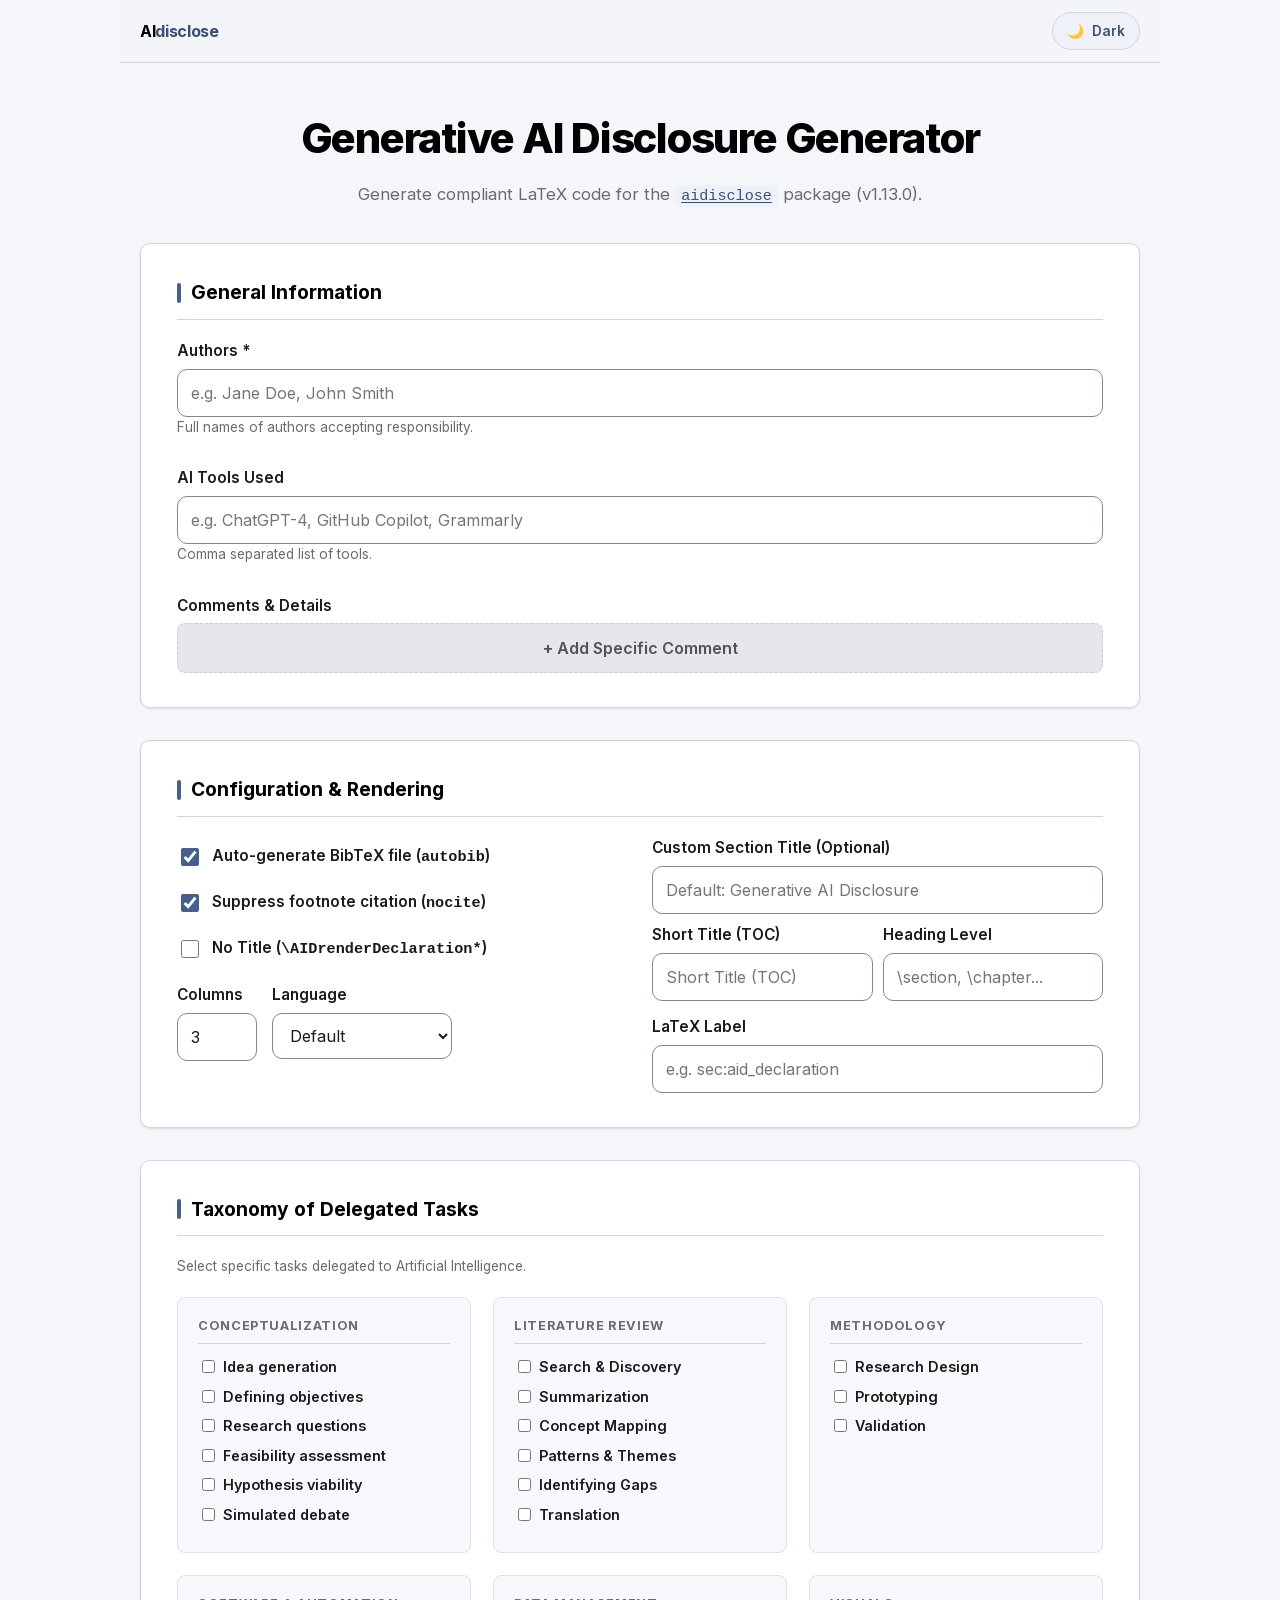
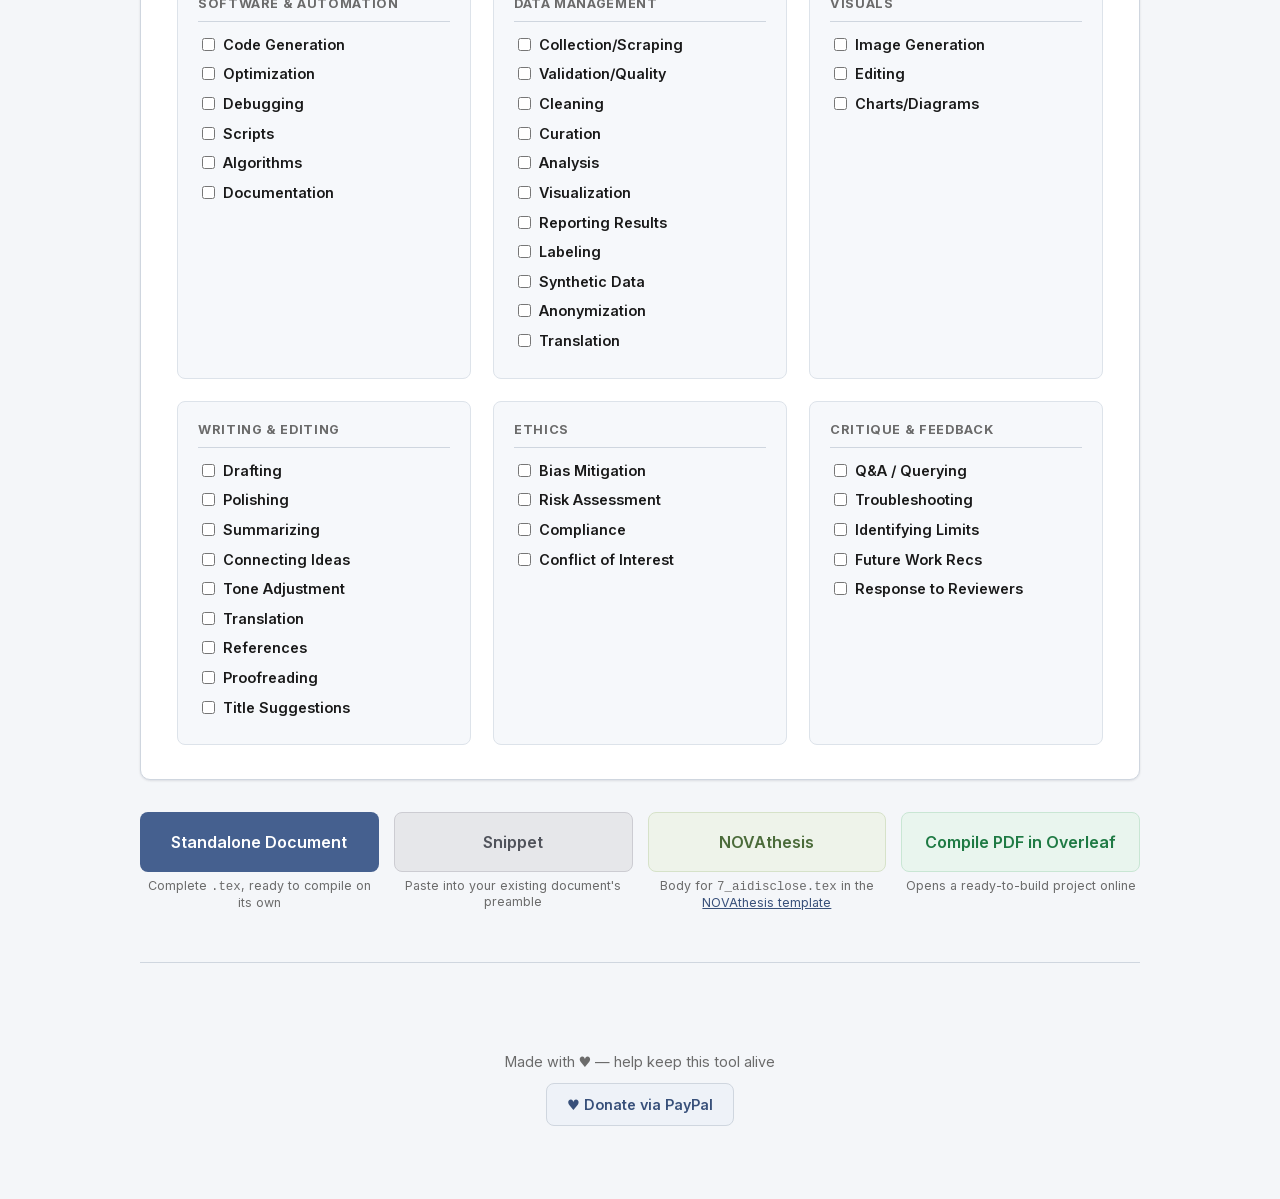
==== index.html @ dc9a7a70 "feat(generator): self-host fonts, clean up themes, and improve accessibility - Self-host 'Inter' and" ====
<!DOCTYPE html>
<html lang="en" data-theme="minimal" data-mode="light">
<head>
    <meta charset="UTF-8">
    <meta name="viewport" content="width=device-width, initial-scale=1.0">
    <title>AIDisclose Statement Generator</title>
    <meta name="description" content="Free generator for Generative AI disclosure statements in LaTeX. Pick the tasks you delegated to AI and get ready-to-compile code for the aidisclose package.">
    <link rel="canonical" href="https://aidisclose.org/">
    <link rel="icon" href="favicon.svg" type="image/svg+xml">
    <meta name="theme-color" content="#f4f6f9" media="(prefers-color-scheme: light)">
    <meta name="theme-color" content="#0e0e0e" media="(prefers-color-scheme: dark)">

    <meta property="og:type" content="website">
    <meta property="og:site_name" content="AIdisclose">
    <meta property="og:url" content="https://aidisclose.org/">
    <meta property="og:title" content="Generative AI Disclosure Generator">
    <meta property="og:description" content="Pick the tasks you delegated to AI and get ready-to-compile LaTeX for the aidisclose package.">
    <meta property="og:image" content="https://aidisclose.org/og-image.png">
    <meta property="og:image:width" content="1200">
    <meta property="og:image:height" content="630">
    <meta property="og:image:alt" content="Generative AI Disclosure Generator — aidisclose.org">
    <meta name="twitter:card" content="summary_large_image">
    <script>
        // Decide light/dark before first paint (avoids a flash of the wrong mode):
        //   stored preference  >  OS preference  >  local time (dark ~after sunset..sunrise)
        (function() {
            var root = document.documentElement;
            root.setAttribute('data-theme', 'minimal');
            function preferred() {
                try { var s = localStorage.getItem('aid_mode'); if (s) return s; } catch (e) {}
                if (window.matchMedia) {
                    if (matchMedia('(prefers-color-scheme: dark)').matches) return 'dark';
                    if (matchMedia('(prefers-color-scheme: light)').matches) return 'light';
                }
                var h = new Date().getHours();
                return (h >= 19 || h < 7) ? 'dark' : 'light';
            }
            root.setAttribute('data-mode', preferred());
        })();
    </script>
    <link rel="preload" href="fonts/inter-latin.woff2" as="font" type="font/woff2" crossorigin>
    <link rel="stylesheet" href="css/fonts.css">
    <link rel="stylesheet" href="css/base.css">
    <link rel="stylesheet" href="css/theme-minimal.css">
</head>
<body>

<div class="container">

    <div class="toolbar">
        <span class="brand">AI<span>disclose</span></span>
        <span class="spacer"></span>
        <button type="button" class="mode-toggle" onclick="toggleMode()" aria-pressed="false"><span id="mode-icon" aria-hidden="true">🌙</span> <span id="mode-label">Dark</span></button>
    </div>

    <header>
        <h1>Generative AI Disclosure Generator</h1>
        <p class="subtitle">
            Generate compliant LaTeX code for the <a href="https://github.com/joaomlourenco/aidisclose" target="_blank" rel="noopener"><code>aidisclose</code></a> package (v1.13.0).
        </p>
    </header>

    <div class="card">
        <h2>General Information</h2>
        <div class="form-grid">
            <div>
                <label for="authors">Authors *</label>
                <input type="text" id="authors" placeholder="e.g. Jane Doe, John Smith" required aria-required="true">
                <span class="help-text">Full names of authors accepting responsibility.</span>
            </div>
            <div>
                <label for="tools">AI Tools Used</label>
                <input type="text" id="tools" placeholder="e.g. ChatGPT-4, GitHub Copilot, Grammarly">
                <span class="help-text">Comma separated list of tools.</span>
            </div>

            <div>
                <label>Comments & Details</label>
                <div id="comments-container"></div>
                <button type="button" class="btn-secondary" onclick="addCommentBox()" style="width:100%; text-align:center; border-style:dashed;">
                    + Add Specific Comment
                </button>
            </div>
        </div>
    </div>

    <div class="card">
        <h2>Configuration & Rendering</h2>
        <div class="row">
            <div>
                <label class="checkbox-wrapper">
                    <input type="checkbox" id="opt-autobib" checked>
                    <span>Auto-generate BibTeX file (<code>autobib</code>)</span>
                </label>
                <label class="checkbox-wrapper">
                    <input type="checkbox" id="opt-nocite" checked>
                    <span>Suppress footnote citation (<code>nocite</code>)</span>
                </label>
                <label class="checkbox-wrapper">
                    <input type="checkbox" id="render-star">
                    <span>No Title (<code>\AIDrenderDeclaration*</code>)</span>
                </label>

                <div style="display: flex; gap: 15px; margin-top: 15px;">
                    <div>
                        <label for="render-cols">Columns</label>
                        <input type="number" id="render-cols" value="3" min="1" max="6" style="width: 80px;">
                    </div>
                    <div style="width: 180px;">
                        <label for="render-lang">Language</label>
                        <select id="render-lang">
                            <option value="default" selected>Default</option>
                            <option value="en">English (en)</option>
                            <option value="pt">Portuguese (pt)</option>
                            <option value="cat">Catalan (cat)</option>
                            <option value="cz">Czech (cz)</option>
                            <option value="dk">Danish (dk)</option>
                            <option value="nl">Dutch (nl)</option>
                            <option value="fr">French (fr)</option>
                            <option value="de">German (de)</option>
                            <option value="gr">Greek (gr)</option>
                            <option value="it">Italian (it)</option>
                            <option value="pl">Polish (pl)</option>
                            <option value="sk">Slovak (sk)</option>
                            <option value="es">Spanish (es)</option>
                            <option value="uk">Ukrainian (uk)</option>
                        </select>
                    </div>
                </div>
            </div>

            <div>
                <label for="title-full" style="margin-top:0px">Custom Section Title (Optional)</label>
                <input type="text" id="title-full" placeholder="Default: Generative AI Disclosure">

                <div class="row" style="margin-top:10px; gap:10px;">
                    <div>
                        <label for="title-short">Short Title (TOC)</label>
                        <input type="text" id="title-short" placeholder="Short Title (TOC)">
                    </div>
                    <div>
                        <label for="title-level">Heading Level</label>
                        <input type="text" id="title-level" placeholder="\section, \chapter...">
                    </div>
                </div>

                <label for="render-label" style="margin-top: 15px;">LaTeX Label</label>
                <input type="text" id="render-label" placeholder="e.g. sec:aid_declaration">
            </div>
        </div>
    </div>

    <div class="card">
        <h2>Taxonomy of Delegated Tasks</h2>
        <p class="help-text" style="margin-bottom: 20px;">Select specific tasks delegated to Artificial Intelligence.</p>

        <div class="masonry-grid">

            <div class="taxonomy-card">
                <h3>Conceptualization</h3>
                <label class="tax-item"><input type="checkbox" value="c:idea" class="tax-check"> Idea generation</label>
                <label class="tax-item"><input type="checkbox" value="c:obj" class="tax-check"> Defining objectives</label>
                <label class="tax-item"><input type="checkbox" value="c:rq" class="tax-check"> Research questions</label>
                <label class="tax-item"><input type="checkbox" value="c:feas" class="tax-check"> Feasibility assessment</label>
                <label class="tax-item"><input type="checkbox" value="c:pre" class="tax-check"> Hypothesis viability</label>
                <label class="tax-item"><input type="checkbox" value="c:sim" class="tax-check"> Simulated debate</label>
            </div>

            <div class="taxonomy-card">
                <h3>Literature Review</h3>
                <label class="tax-item"><input type="checkbox" value="l:srch" class="tax-check"> Search & Discovery</label>
                <label class="tax-item"><input type="checkbox" value="l:sum" class="tax-check"> Summarization</label>
                <label class="tax-item"><input type="checkbox" value="l:map" class="tax-check"> Concept Mapping</label>
                <label class="tax-item"><input type="checkbox" value="l:pat" class="tax-check"> Patterns & Themes</label>
                <label class="tax-item"><input type="checkbox" value="l:gaps" class="tax-check"> Identifying Gaps</label>
                <label class="tax-item"><input type="checkbox" value="l:trans" class="tax-check"> Translation</label>
            </div>

            <div class="taxonomy-card">
                <h3>Methodology</h3>
                <label class="tax-item"><input type="checkbox" value="m:des" class="tax-check"> Research Design</label>
                <label class="tax-item"><input type="checkbox" value="m:proto" class="tax-check"> Prototyping</label>
                <label class="tax-item"><input type="checkbox" value="m:meth" class="tax-check"> Validation</label>
            </div>

            <div class="taxonomy-card">
                <h3>Software & Automation</h3>
                <label class="tax-item"><input type="checkbox" value="s:gen" class="tax-check"> Code Generation</label>
                <label class="tax-item"><input type="checkbox" value="s:opt" class="tax-check"> Optimization</label>
                <label class="tax-item"><input type="checkbox" value="s:debug" class="tax-check"> Debugging</label>
                <label class="tax-item"><input type="checkbox" value="s:auto" class="tax-check"> Scripts</label>
                <label class="tax-item"><input type="checkbox" value="s:algs" class="tax-check"> Algorithms</label>
                <label class="tax-item"><input type="checkbox" value="s:doc" class="tax-check"> Documentation</label>
            </div>

            <div class="taxonomy-card">
                <h3>Data Management</h3>
                <label class="tax-item"><input type="checkbox" value="d:coll" class="tax-check"> Collection/Scraping</label>
                <label class="tax-item"><input type="checkbox" value="d:val" class="tax-check"> Validation/Quality</label>
                <label class="tax-item"><input type="checkbox" value="d:cln" class="tax-check"> Cleaning</label>
                <label class="tax-item"><input type="checkbox" value="d:cur" class="tax-check"> Curation</label>
                <label class="tax-item"><input type="checkbox" value="d:anl" class="tax-check"> Analysis</label>
                <label class="tax-item"><input type="checkbox" value="d:viz" class="tax-check"> Visualization</label>
                <label class="tax-item"><input type="checkbox" value="d:rep" class="tax-check"> Reporting Results</label>
                <label class="tax-item"><input type="checkbox" value="d:lbl" class="tax-check"> Labeling</label>
                <label class="tax-item"><input type="checkbox" value="d:syn" class="tax-check"> Synthetic Data</label>
                <label class="tax-item"><input type="checkbox" value="d:anon" class="tax-check"> Anonymization</label>
                <label class="tax-item"><input type="checkbox" value="d:trans" class="tax-check"> Translation</label>
            </div>

            <div class="taxonomy-card">
                <h3>Visuals</h3>
                <label class="tax-item"><input type="checkbox" value="v:gen" class="tax-check"> Image Generation</label>
                <label class="tax-item"><input type="checkbox" value="v:edit" class="tax-check"> Editing</label>
                <label class="tax-item"><input type="checkbox" value="v:chart" class="tax-check"> Charts/Diagrams</label>
            </div>

            <div class="taxonomy-card">
                <h3>Writing & Editing</h3>
                <label class="tax-item"><input type="checkbox" value="w:draft" class="tax-check"> Drafting</label>
                <label class="tax-item"><input type="checkbox" value="w:poly" class="tax-check"> Polishing</label>
                <label class="tax-item"><input type="checkbox" value="w:sum" class="tax-check"> Summarizing</label>
                <label class="tax-item"><input type="checkbox" value="w:con" class="tax-check"> Connecting Ideas</label>
                <label class="tax-item"><input type="checkbox" value="w:tone" class="tax-check"> Tone Adjustment</label>
                <label class="tax-item"><input type="checkbox" value="w:tra" class="tax-check"> Translation</label>
                <label class="tax-item"><input type="checkbox" value="w:ref" class="tax-check"> References</label>
                <label class="tax-item"><input type="checkbox" value="w:prs" class="tax-check"> Proofreading</label>
                <label class="tax-item"><input type="checkbox" value="w:title" class="tax-check"> Title Suggestions</label>
            </div>

            <div class="taxonomy-card">
                <h3>Ethics</h3>
                <label class="tax-item"><input type="checkbox" value="e:bias" class="tax-check"> Bias Mitigation</label>
                <label class="tax-item"><input type="checkbox" value="e:risk" class="tax-check"> Risk Assessment</label>
                <label class="tax-item"><input type="checkbox" value="e:comp" class="tax-check"> Compliance</label>
                <label class="tax-item"><input type="checkbox" value="e:conf" class="tax-check"> Conflict of Interest</label>
            </div>

            <div class="taxonomy-card">
                <h3>Critique & Feedback</h3>
                <label class="tax-item"><input type="checkbox" value="sup:qa" class="tax-check"> Q&A / Querying</label>
                <label class="tax-item"><input type="checkbox" value="sup:trd" class="tax-check"> Troubleshooting</label>
                <label class="tax-item"><input type="checkbox" value="sup:lim" class="tax-check"> Identifying Limits</label>
                <label class="tax-item"><input type="checkbox" value="sup:rec" class="tax-check"> Future Work Recs</label>
                <label class="tax-item"><input type="checkbox" value="sup:pub" class="tax-check"> Response to Reviewers</label>
            </div>
        </div>
    </div>

    <div class="button-group">
        <div class="btn-cell">
            <button type="button" class="btn-primary" onclick="generateLaTeX()">Standalone Document</button>
            <span class="btn-caption">Complete <code>.tex</code>, ready to compile on its own</span>
        </div>
        <div class="btn-cell">
            <button type="button" class="btn-secondary" onclick="generateSnippet()">Snippet</button>
            <span class="btn-caption">Paste into your existing document's preamble</span>
        </div>
        <div class="btn-cell">
            <button type="button" class="btn-novathesis" onclick="generateNovaThesis()">NOVAthesis</button>
            <span class="btn-caption">Body for <code>7_aidisclose.tex</code> in the <a href="https://github.com/joaomlourenco/novathesis" target="_blank" rel="noopener">NOVAthesis template</a></span>
        </div>
        <div class="btn-cell">
            <button type="button" id="overleaf-btn" class="btn-overleaf" onclick="openInOverleaf()">Compile PDF in Overleaf</button>
            <span class="btn-caption">Opens a ready-to-build project online</span>
        </div>
    </div>

    <div id="output-area" role="region" aria-label="Generated LaTeX source" tabindex="-1">
        <p id="output-status" class="visually-hidden" role="status" aria-live="polite"></p>
        <div class="code-container">
            <div class="code-header">
                <span>LaTeX Source</span>
                <button type="button" class="btn-secondary" style="padding: 4px 10px; font-size: 0.8em;" onclick="copyToClipboard()">Copy Code</button>
            </div>
            <pre id="latex-code"></pre>
        </div>
    </div>

    <div class="footer-sponsor">
        <div class="counter-badge" title="Statements generated">
            <span id="counter-value">...</span> statements generated
        </div>
        <p>
            Made with ♥ — help keep this tool alive <br/>
            <a class="donate-btn" href="https://www.paypal.com/donate/?hosted_button_id=8WA8FRVMB78W8" target="_blank" rel="noopener">♥ Donate via PayPal</a>
        </p>
    </div>

</div>

<script>
    // --- Light/dark toggle ---
    // The initial mode is chosen by the early <head> script (stored pref >
    // OS preference > local time). Here we wire the toggle and keep following
    // the OS until the user makes an explicit choice.
    (function() {
        const root = document.documentElement;
        function syncLabel(m) {
            const icon = document.getElementById('mode-icon');
            const label = document.getElementById('mode-label');
            const btn = document.querySelector('.mode-toggle');
            if (icon) icon.textContent = m === 'dark' ? '☀' : '🌙';
            if (label) label.textContent = m === 'dark' ? 'Light' : 'Dark';
            if (btn) btn.setAttribute('aria-pressed', m === 'dark' ? 'true' : 'false');
        }
        function setMode(m, silent) {
            root.setAttribute('data-mode', m);
            syncLabel(m);
            if (!silent) { try { localStorage.setItem('aid_mode', m); } catch (e) {} }
        }
        window.toggleMode = function() {
            setMode(root.getAttribute('data-mode') === 'dark' ? 'light' : 'dark');
        };
        // Match the toggle label to whatever the head script already applied.
        syncLabel(root.getAttribute('data-mode'));
        // Follow OS changes only while the user hasn't set an explicit preference.
        if (window.matchMedia) {
            matchMedia('(prefers-color-scheme: dark)').addEventListener('change', function(e) {
                let stored = null;
                try { stored = localStorage.getItem('aid_mode'); } catch (_) {}
                if (!stored) setMode(e.matches ? 'dark' : 'light', true);
            });
        }
    })();

    // --- Utils ---
    // Escapes every LaTeX special character in one pass. A single pass matters:
    // chained .replace() calls would re-escape the backslashes and braces that
    // earlier rules introduce (e.g. "Jo\~ao" became "Jo\\textasciitilde{}ao",
    // a forced line break followed by literal text).
    const LATEX_ESCAPES = {
        "\\": "\\textbackslash{}",
        "&": "\\&", "%": "\\%", "$": "\\$", "#": "\\#", "_": "\\_",
        "{": "\\{", "}": "\\}",
        "~": "\\textasciitilde{}", "^": "\\textasciicircum{}",
    };
    function escapeLatex(str) {
        if (!str) return "";
        return str.replace(/[\\&%$#_{}~^]/g, c => LATEX_ESCAPES[c]);
    }

    // --- Comment Box Logic ---
    let commentCount = 0;
    function addCommentBox() {
        commentCount++;
        const container = document.getElementById('comments-container');
        const div = document.createElement('div');
        div.className = 'comment-box';
        div.id = `comment-box-${commentCount}`;
        div.innerHTML = `
            <div class="comment-header">
                <span class="comment-title">Comment #${commentCount}</span><!-- renumbered on add/remove -->
                <div class="checkbox-wrapper">
                    <input type="checkbox" id="comment-star-${commentCount}">
                    <span style="font-size:0.85rem">Unnumbered</span>
                </div>
            </div>
            <textarea id="comment-text-${commentCount}" placeholder="Describe how AI was used..." rows="2"></textarea>
            <div style="text-align:right; margin-top:10px;">
                <button type="button" class="btn-danger" onclick="removeCommentBox(${commentCount})">Remove</button>
            </div>
        `;
        container.appendChild(div);
        renumberComments();
    }
    function removeCommentBox(id) {
        const box = document.getElementById(`comment-box-${id}`);
        if(box) box.remove();
        renumberComments();
    }
    // Element ids must stay unique, so they keep climbing; only the visible
    // label is re-derived, otherwise removing #2 left "#1, #3, #4" on screen.
    function renumberComments() {
        document.querySelectorAll('#comments-container .comment-box').forEach((box, i) => {
            const title = box.querySelector('.comment-title');
            if (title) title.textContent = `Comment #${i + 1}`;
        });
    }

    // --- LaTeX Generation Logic ---
    function getFormData() {
        const authors = escapeLatex(document.getElementById('authors').value.trim());
        const tools = escapeLatex(document.getElementById('tools').value.trim());

        // Options
        const autobib = document.getElementById('opt-autobib').checked;
        const nocite = document.getElementById('opt-nocite').checked;

        // Title Config
        const titleFull = escapeLatex(document.getElementById('title-full').value.trim());
        const titleShort = escapeLatex(document.getElementById('title-short').value.trim());
        const titleLevel = document.getElementById('title-level').value.trim();

        // Rendering
        // The input's min/max never fires (no <form> => no constraint validation),
        // and ncols=99 makes multicol abort with "Too many columns".
        const cols = parseInt(document.getElementById('render-cols').value, 10);
        const columns = Number.isFinite(cols) ? Math.min(6, Math.max(1, cols)) : 3;
        const renderStar = document.getElementById('render-star').checked;
        const renderLang = document.getElementById('render-lang').value;
        // A label is a key, not text: escaping it would corrupt \ref lookups
        // (sec:aid_declaration -> sec:aid\_declaration). Keep only the characters
        // that are safe unescaped inside a key=value optional argument.
        const renderLabel = document.getElementById('render-label').value.trim()
                              .replace(/[^A-Za-z0-9:_.\-]/g, '');

        // Comments
        const comments = [];
        const commentBoxes = document.querySelectorAll('.comment-box');
        commentBoxes.forEach(box => {
            const textarea = box.querySelector('textarea');
            const checkbox = box.querySelector('input[type="checkbox"]');
            if (textarea.value.trim()) {
                comments.push({
                    text: escapeLatex(textarea.value.trim()),
                    starred: checkbox.checked
                });
            }
        });

        // Taxonomy
        const taxonomy = [];
        document.querySelectorAll('.tax-check:checked').forEach(cb => taxonomy.push(cb.value));

        return { authors, tools, comments, autobib, nocite, titleFull, titleShort, titleLevel, columns, renderStar, taxonomy, renderLang, renderLabel };
    }

    function validate(data, requireAuthors = true) {
        // 1. Validate Authors (only if required for the specific button)
        if (requireAuthors && !data.authors) {
            alert("Please enter the Author names.");
            document.getElementById('authors').focus();
            return false;
        }

        // 2. Validate Tools (required if any taxonomy checkbox is checked)
        if (data.taxonomy.length > 0 && !data.tools) {
            alert("Because you selected specific tasks in the Taxonomy, you must specify the 'AI Tools Used'.");
            document.getElementById('tools').focus();
            return false;
        }

        return true;
    }

    function buildPreamble(data) {
        let opts = [];
        if(!data.autobib) opts.push("autobib=false");
        if(!data.nocite) opts.push("nocite=false");
        let optStr = opts.length ? `[${opts.join(',')}]` : '';
        return `\\usepackage${optStr}{aidisclose}`;
    }

    function buildConfiguration(data) {
        let code = "";

        // Title
        if(data.titleFull || data.titleLevel) {
            let cmd = "\\AIDdiscloseTitle";
            if(data.titleShort) cmd += `[${data.titleShort}]`;
            cmd += `{${data.titleFull || "Generative AI Disclosure"}}`;
            if(data.titleLevel) cmd += `[${data.titleLevel}]`;
            code += `${cmd}\n\n`;
        }

        // Taxonomy
        if(data.taxonomy.length > 0) {
            code += `% Taxonomy Activation\n`;
            data.taxonomy.forEach(key => {
                code += `\\AIDactivate{${key}}\n`;
            });
            code += `\n`;
        }

        // Tools
        if(data.tools) {
            code += `\\AIDtoolsUsed{${data.tools}}\n\n`;
        } else {
            code += `\\AIDtoolsUsed{}\n\n`;
        }

        // Comments
        data.comments.forEach(c => {
            const env = c.starred ? "AIDcomment*" : "AIDcomment";
            code += `\\begin{${env}}\n${c.text}\n\\end{${env}}\n\n`;
        });

        return code;
    }

    function buildRender(data) {
        const cmd = data.renderStar ? "\\AIDrenderDeclaration*" : "\\AIDrenderDeclaration";

        // Build options list for new key-value syntax
        let opts = [];
        if (data.columns !== 3) opts.push(`ncols=${data.columns}`);

        // Only add lang if it is NOT default
        if (data.renderLang && data.renderLang !== 'default') {
            opts.push(`lang=${data.renderLang}`);
        }

        if (data.renderLabel) opts.push(`label=${data.renderLabel}`);

        const optStr = opts.length > 0 ? `[${opts.join(',')}]` : "";
        return `${cmd}${optStr}{${data.authors}}`;
    }

    function buildFullDocument(data) {
        let code = `\\documentclass{article}\n`;
        code += buildPreamble(data) + `\n\n`;
        code += `\\title{Generative AI Disclosure}\n`;
        code += `\\author{${data.authors}}\n`;
        code += `\\date{\\today}\n\n`;
        code += `\\begin{document}\n\n`;
        code += `\\maketitle\n\n`;
        code += `% --- aidisclose configuration ---\n`;
        code += buildConfiguration(data);
        code += `% --- aidisclose rendering ---\n`;
        code += buildRender(data);
        code += `\n\n\\end{document}`;
        return code;
    }

    function generateLaTeX() {
        const data = getFormData();
        // Authors REQUIRED
        if (!validate(data, true)) return;
        incrementGlobalCounter();

        displayOutput(buildFullDocument(data));
    }

    // Repo location of the (not-yet-on-CTAN) package sources, fetched at click time
    // so the Overleaf project is self-contained without relying on TeX Live having it.
    const AID_RAW_BASE = "https://raw.githubusercontent.com/joaomlourenco/aidisclose/main/";

    async function openInOverleaf() {
        const data = getFormData();
        // Authors REQUIRED (a full compilable document is produced)
        if (!validate(data, true)) return;

        // Determine which language files the package will need. It lazy-loads
        // English plus the selected language only. 'default'/'en' => English only.
        // Dropdown values match the .ldf filenames exactly (e.g. 'dk', 'cat').
        const lang = data.renderLang;
        const files = ["aidisclose.sty", "langdef/aidisclose-en.ldf"];
        if (lang && lang !== "default" && lang !== "en") {
            files.push(`langdef/aidisclose-${lang}.ldf`);
        }

        const btn = document.getElementById('overleaf-btn');
        const originalText = btn ? btn.innerText : "";
        if (btn) { btn.disabled = true; btn.innerText = "Preparing…"; }

        try {
            // raw.githubusercontent.com sends Access-Control-Allow-Origin:* so fetch() works.
            const blocks = await Promise.all(files.map(async (p) => {
                const res = await fetch(AID_RAW_BASE + p);
                if (!res.ok) throw new Error(`${p} (HTTP ${res.status})`);
                const txt = await res.text();
                const name = p.split("/").pop();          // flatten to project root
                return `\\begin{filecontents}[overwrite]{${name}}\n${txt}\n\\end{filecontents}\n`;
            }));

            const tex = blocks.join("") + buildFullDocument(data);
            incrementGlobalCounter();

            const form = document.createElement("form");
            form.method = "POST";
            form.action = "https://www.overleaf.com/docs";
            form.target = "_blank";
            const add = (n, v) => {
                const i = document.createElement("input");
                i.type = "hidden"; i.name = n; i.value = v; form.appendChild(i);
            };
            add("snip", tex);
            add("snip_name", "main.tex");
            add("engine", "pdflatex");
            document.body.appendChild(form);
            form.submit();
            form.remove();
        } catch (err) {
            alert("Could not fetch the aidisclose package sources for Overleaf:\n" +
                  err.message + "\n\nPlease check your connection and try again.");
        } finally {
            if (btn) { btn.disabled = false; btn.innerText = originalText; }
        }
    }

    function generateSnippet() {
        const data = getFormData();
        // Authors REQUIRED
        if (!validate(data, true)) return;
        incrementGlobalCounter();

        let code = `% Add to Preamble:\n`;
        code += buildPreamble(data) + `\n\n`;
        code += `% Configuration:\n`;
        code += buildConfiguration(data);
        code += `% Rendering:\n`;
        code += buildRender(data);

        displayOutput(code);
    }

    function generateNovaThesis() {
        const data = getFormData();
        // Authors NOT REQUIRED
        if (!validate(data, false)) return;
        incrementGlobalCounter();

        // We only generate the configuration body.
        // Preamble (usepackage) and Rendering (AIDrenderDeclaration) are excluded.
        let code = `% Content for 7_aidisclose.tex\n`;
        code += `% The package import and rendering command are handled by the main template.\n\n`;
        code += buildConfiguration(data);

        displayOutput(code);
    }

    function displayOutput(code) {
        document.getElementById('latex-code').textContent = code;
        const area = document.getElementById('output-area');
        area.style.display = 'block';
        area.scrollIntoView({behavior: "smooth"});
        // Sighted users see the panel appear; announce it and move focus so
        // keyboard and screen-reader users land on the result too.
        const status = document.getElementById('output-status');
        if (status) status.textContent = 'LaTeX source generated below.';
        area.focus({preventScroll: true});
    }

    function copyToClipboard() {
        const code = document.getElementById('latex-code').textContent;
        navigator.clipboard.writeText(code).then(() => {
            const btn = document.querySelector('#output-area button');
            const originalText = btn.innerText;
            btn.innerText = "Copied!";
            setTimeout(() => btn.innerText = originalText, 2000);
        });
    }

    // --- Counter API ---
    // Self-hosted Cloudflare Worker (see DEPLOY-counter.md). GET returns the
    // current total; POST increments it and returns the new total.
    // First-party subdomain (see counter/wrangler.toml). Using the site's own
    // domain avoids Firefox Enhanced Tracking Protection blocking the request,
    // which happens with the third-party *.workers.dev hostname.
    const COUNTER_URL = 'https://counter.aidisclose.org';

    function updateCounterUI(value) {
        const el = document.getElementById('counter-value');
        const badge = document.querySelector('.counter-badge');
        if (el) {
            el.innerText = value;
            badge.title = `${value} statements generated`;
            // Hide the badge until we have a real, non-zero count.
            const hidden = value == 0 || value === '...';
            badge.classList.toggle('counter-hidden', hidden);
            // opacity alone leaves it in the accessibility tree, which made
            // screen readers announce "0 statements generated" on every load.
            badge.setAttribute('aria-hidden', hidden ? 'true' : 'false');
        }
    }

    // Show the current global total on load (read-only GET).
    fetch(COUNTER_URL)
        .then(r => r.ok ? r.json() : { count: 0 })
        .then(d => updateCounterUI(d.count))
        .catch(() => updateCounterUI(0));

    function incrementGlobalCounter() {
        fetch(COUNTER_URL, { method: 'POST' })
            .then(r => r.ok ? r.json() : {})
            .then(d => { if (typeof d.count === 'number') updateCounterUI(d.count); })
            .catch(e => console.error('counter:', e));
    }
</script>

</body>
</html>
---- css/fonts.css ----
/* ============================================================
   Self-hosted webfonts — Inter and JetBrains Mono, both SIL OFL 1.1.
   Previously loaded from fonts.googleapis.com, which handed every
   visitor's IP address to a third party on page load. Same files,
   same unicode-range split, served first-party.

   Both families are variable fonts: one file per subset covers the
   whole weight range, and unicode-range means a browser downloads
   only the subsets the page actually renders.

   Refresh with the fetch recipe in README.md.
   ============================================================ */


/* ---------- Inter ---------- */

/* latin */
@font-face {
  font-family: 'Inter';
  font-style: normal;
  font-weight: 300 800;
  font-display: swap;
  src: url('../fonts/inter-latin.woff2') format('woff2');
  unicode-range: U+0000-00FF, U+0131, U+0152-0153, U+02BB-02BC, U+02C6, U+02DA, U+02DC, U+0304, U+0308, U+0329, U+2000-206F, U+20AC, U+2122, U+2191, U+2193, U+2212, U+2215, U+FEFF, U+FFFD;
}

/* latin-ext */
@font-face {
  font-family: 'Inter';
  font-style: normal;
  font-weight: 300 800;
  font-display: swap;
  src: url('../fonts/inter-latin-ext.woff2') format('woff2');
  unicode-range: U+0100-02BA, U+02BD-02C5, U+02C7-02CC, U+02CE-02D7, U+02DD-02FF, U+0304, U+0308, U+0329, U+1D00-1DBF, U+1E00-1E9F, U+1EF2-1EFF, U+2020, U+20A0-20AB, U+20AD-20C0, U+2113, U+2C60-2C7F, U+A720-A7FF;
}

/* vietnamese */
@font-face {
  font-family: 'Inter';
  font-style: normal;
  font-weight: 300 800;
  font-display: swap;
  src: url('../fonts/inter-vietnamese.woff2') format('woff2');
  unicode-range: U+0102-0103, U+0110-0111, U+0128-0129, U+0168-0169, U+01A0-01A1, U+01AF-01B0, U+0300-0301, U+0303-0304, U+0308-0309, U+0323, U+0329, U+1EA0-1EF9, U+20AB;
}

/* greek */
@font-face {
  font-family: 'Inter';
  font-style: normal;
  font-weight: 300 800;
  font-display: swap;
  src: url('../fonts/inter-greek.woff2') format('woff2');
  unicode-range: U+0370-0377, U+037A-037F, U+0384-038A, U+038C, U+038E-03A1, U+03A3-03FF;
}

/* greek-ext */
@font-face {
  font-family: 'Inter';
  font-style: normal;
  font-weight: 300 800;
  font-display: swap;
  src: url('../fonts/inter-greek-ext.woff2') format('woff2');
  unicode-range: U+1F00-1FFF;
}

/* cyrillic */
@font-face {
  font-family: 'Inter';
  font-style: normal;
  font-weight: 300 800;
  font-display: swap;
  src: url('../fonts/inter-cyrillic.woff2') format('woff2');
  unicode-range: U+0301, U+0400-045F, U+0490-0491, U+04B0-04B1, U+2116;
}

/* cyrillic-ext */
@font-face {
  font-family: 'Inter';
  font-style: normal;
  font-weight: 300 800;
  font-display: swap;
  src: url('../fonts/inter-cyrillic-ext.woff2') format('woff2');
  unicode-range: U+0460-052F, U+1C80-1C8A, U+20B4, U+2DE0-2DFF, U+A640-A69F, U+FE2E-FE2F;
}

/* ---------- JetBrains Mono ---------- */

/* latin */
@font-face {
  font-family: 'JetBrains Mono';
  font-style: normal;
  font-weight: 400 600;
  font-display: swap;
  src: url('../fonts/jetbrains-mono-latin.woff2') format('woff2');
  unicode-range: U+0000-00FF, U+0131, U+0152-0153, U+02BB-02BC, U+02C6, U+02DA, U+02DC, U+0304, U+0308, U+0329, U+2000-206F, U+20AC, U+2122, U+2191, U+2193, U+2212, U+2215, U+FEFF, U+FFFD;
}

/* latin-ext */
@font-face {
  font-family: 'JetBrains Mono';
  font-style: normal;
  font-weight: 400 600;
  font-display: swap;
  src: url('../fonts/jetbrains-mono-latin-ext.woff2') format('woff2');
  unicode-range: U+0100-02BA, U+02BD-02C5, U+02C7-02CC, U+02CE-02D7, U+02DD-02FF, U+0304, U+0308, U+0329, U+1D00-1DBF, U+1E00-1E9F, U+1EF2-1EFF, U+2020, U+20A0-20AB, U+20AD-20C0, U+2113, U+2C60-2C7F, U+A720-A7FF;
}

/* vietnamese */
@font-face {
  font-family: 'JetBrains Mono';
  font-style: normal;
  font-weight: 400 600;
  font-display: swap;
  src: url('../fonts/jetbrains-mono-vietnamese.woff2') format('woff2');
  unicode-range: U+0102-0103, U+0110-0111, U+0128-0129, U+0168-0169, U+01A0-01A1, U+01AF-01B0, U+0300-0301, U+0303-0304, U+0308-0309, U+0323, U+0329, U+1EA0-1EF9, U+20AB;
}

/* greek */
@font-face {
  font-family: 'JetBrains Mono';
  font-style: normal;
  font-weight: 400 600;
  font-display: swap;
  src: url('../fonts/jetbrains-mono-greek.woff2') format('woff2');
  unicode-range: U+0370-0377, U+037A-037F, U+0384-038A, U+038C, U+038E-03A1, U+03A3-03FF;
}

/* cyrillic */
@font-face {
  font-family: 'JetBrains Mono';
  font-style: normal;
  font-weight: 400 600;
  font-display: swap;
  src: url('../fonts/jetbrains-mono-cyrillic.woff2') format('woff2');
  unicode-range: U+0301, U+0400-045F, U+0490-0491, U+04B0-04B1, U+2116;
}

/* cyrillic-ext */
@font-face {
  font-family: 'JetBrains Mono';
  font-style: normal;
  font-weight: 400 600;
  font-display: swap;
  src: url('../fonts/jetbrains-mono-cyrillic-ext.woff2') format('woff2');
  unicode-range: U+0460-052F, U+1C80-1C8A, U+20B4, U+2DE0-2DFF, U+A640-A69F, U+FE2E-FE2F;
}
---- css/base.css ----
/* ============================================================
   aidisclose generator — base layout & components.
   All colours/decoration come from CSS variables defined in
   theme-minimal.css, scoped by [data-theme][data-mode] on <html>.
   The scoping is kept so a second theme can be dropped in without
   touching this file.
   ============================================================ */

* { box-sizing: border-box; }
/* Visible to assistive tech only — used for status announcements. */
.visually-hidden {
  position: absolute; width: 1px; height: 1px; margin: -1px; padding: 0;
  overflow: hidden; clip: rect(0 0 0 0); clip-path: inset(50%); white-space: nowrap; border: 0;
}
html, body { margin: 0; padding: 0; }
body {
  font-family: 'Inter', system-ui, -apple-system, sans-serif;
  background: var(--bg);
  background-attachment: fixed;
  color: var(--text);
  line-height: 1.5;
  min-height: 100vh;
  padding: 0 20px 60px;
  transition: background .35s ease, color .35s ease;
}
.container { max-width: 1000px; margin: 0 auto; }

/* --- Theme toolbar --- */
.toolbar {
  position: sticky; top: 0; z-index: 50;
  display: flex; flex-wrap: wrap; align-items: center; gap: 12px;
  margin: 0 -20px 30px; padding: 12px 20px;
  background: var(--toolbar-bg); border-bottom: 1px solid var(--panel-border);
  backdrop-filter: var(--backdrop);
}
.toolbar .brand { font-weight: 700; letter-spacing: -.02em; color: var(--heading); }
.toolbar .brand span { color: var(--accent-ink); }
.toolbar .spacer { flex: 1; }
.mode-toggle {
  display: inline-flex; align-items: center; gap: 8px; cursor: pointer;
  padding: 8px 14px; border-radius: 999px; font: inherit; font-size: .85rem; font-weight: 600;
  background: var(--accent-soft); color: var(--accent-ink); border: 1px solid var(--panel-border);
  transition: transform .15s ease;
}
.mode-toggle:hover { transform: translateY(-1px); }

/* --- Header --- */
header { text-align: center; margin-bottom: 36px; padding-top: 14px; }
h1 {
  font-weight: 800; letter-spacing: -.03em; margin: 0 0 12px;
  font-size: clamp(1.8rem, 4vw, 2.6rem); color: var(--heading);
}
.subtitle { color: var(--muted); font-size: 1.05rem; max-width: 600px; margin: 0 auto; }
.subtitle code {
  background: var(--accent-soft); color: var(--accent-ink);
  padding: 2px 6px; border-radius: 6px; font-size: .9em;
}
.subtitle a { text-decoration: none; }
.subtitle a code { text-decoration: underline; text-underline-offset: 2px; }

/* --- Cards & sections --- */
.card {
  background: var(--panel); border: 1px solid var(--panel-border);
  border-radius: var(--radius); padding: 34px 36px; margin-bottom: 32px;
  backdrop-filter: var(--backdrop); box-shadow: var(--panel-shadow);
}
h2 {
  font-size: 1.2rem; font-weight: 700; margin: 0 0 20px; padding-bottom: 12px;
  border-bottom: 1px solid var(--panel-border); color: var(--heading);
  display: flex; align-items: center; gap: 10px;
}
h2::before { content: ''; width: 4px; height: 20px; border-radius: 2px; background: var(--accent-grad); }

/* --- Forms --- */
.form-grid { display: grid; gap: 24px; }
.row { display: grid; grid-template-columns: 1fr 1fr; gap: 24px; }
@media (max-width: 600px) { .row { grid-template-columns: 1fr; } }

label { display: block; font-weight: 600; margin-bottom: 6px; color: var(--text); font-size: .95rem; }
.help-text { font-size: .85rem; color: var(--muted); margin-bottom: 6px; display: block; }

input[type="text"], input[type="number"], textarea, select {
  width: 100%; padding: 11px 13px; border-radius: 10px; font: inherit; font-size: 1rem;
  color: var(--text); font-family: inherit; background: var(--input-bg);
  border: 1px solid var(--input-border);
  transition: border-color .15s, box-shadow .15s; box-sizing: border-box;
}
input:focus, textarea:focus, select:focus {
  outline: none; border-color: var(--accent); box-shadow: 0 0 0 4px var(--accent-ring);
}

/* --- Checkboxes --- */
.checkbox-wrapper { display: flex; align-items: center; gap: 10px; padding: 8px 0; cursor: pointer; }
.checkbox-wrapper input[type="checkbox"] { width: 18px; height: 18px; accent-color: var(--accent); cursor: pointer; }
.checkbox-wrapper span { font-size: .95rem; color: var(--text); }

/* --- Taxonomy grid --- */
.masonry-grid { display: grid; grid-template-columns: repeat(auto-fill, minmax(280px, 1fr)); gap: 22px; }
.taxonomy-card {
  background: var(--subpanel); border: 1px solid var(--subpanel-border);
  border-radius: var(--radius-sm); padding: 18px 20px;
}
.taxonomy-card h3 {
  margin: 0 0 12px; font-size: .8rem; text-transform: uppercase; letter-spacing: .05em;
  color: var(--muted); font-weight: 700; border-bottom: 1px solid var(--panel-border); padding-bottom: 8px;
}
.tax-item { display: flex; align-items: flex-start; margin-bottom: 8px; font-size: .9rem; cursor: pointer; color: var(--text); }
.tax-item:hover { color: var(--accent-ink); }
.tax-item input { margin-top: 4px; margin-right: 8px; accent-color: var(--accent); }

/* --- Dynamic comments --- */
.comment-box {
  background: var(--subpanel); border: 1px solid var(--subpanel-border); border-left: 3px solid var(--accent);
  padding: 15px; border-radius: var(--radius-sm); margin-bottom: 15px; animation: fadeIn .3s ease;
}
.comment-header { display: flex; justify-content: space-between; align-items: center; margin-bottom: 10px; }
.comment-title { font-weight: 600; font-size: .9rem; color: var(--muted); }
@keyframes fadeIn { from { opacity: 0; transform: translateY(5px); } to { opacity: 1; transform: translateY(0); } }

/* --- Buttons --- */
button { padding: 12px 24px; border: 1px solid transparent; border-radius: var(--radius-sm); font: inherit; font-weight: 600; font-size: 1rem; cursor: pointer; transition: transform .15s ease, filter .2s ease, background-color .2s ease; }
button a { color: inherit; text-decoration: none; }

/* Grid, not flex: four equal cells that reflow to 2 and then 1 column. As a
   nowrap flex row the four buttons needed 507px and overflowed a 375px phone,
   pushing NOVAthesis and Overleaf off-screen. */
.button-group { display: grid; grid-template-columns: repeat(4, 1fr); gap: 15px; margin-top: 20px; align-items: stretch; }
.btn-cell { display: flex; flex-direction: column; min-width: 0; }
.btn-cell > button {
  width: 100%; box-sizing: border-box; min-height: 60px; padding: 8px 16px; line-height: 1.2;
  text-align: center; display: flex; align-items: center; justify-content: center;
}
@media (max-width: 760px) { .button-group { grid-template-columns: repeat(2, 1fr); } }
@media (max-width: 400px) { .button-group { grid-template-columns: 1fr; } }

.btn-primary    { background: var(--b1-bg); color: var(--b1-fg); border-color: transparent; box-shadow: var(--b1-shadow); }
.btn-secondary  { background: var(--b2-bg); color: var(--b2-fg); border-color: var(--b2-border); }
.btn-novathesis { background: var(--b3-bg); color: var(--b3-fg); border-color: var(--b3-border); box-shadow: var(--b3-shadow); }
.btn-overleaf   { background: var(--b4-bg); color: var(--b4-fg); border-color: var(--b4-border); box-shadow: var(--b4-shadow); }

.btn-primary:hover, .btn-novathesis:hover, .btn-overleaf:hover { transform: translateY(-2px); filter: brightness(1.06); }
.btn-secondary:hover { transform: translateY(-2px); border-color: var(--accent); }

.btn-danger { background: var(--danger-bg); color: var(--danger-fg); border-color: transparent; padding: 6px 12px; font-size: .8rem; }
.btn-danger:hover { background: var(--danger-bg-hover); }

.btn-caption { margin-top: 6px; font-size: .78rem; line-height: 1.3; color: var(--muted); text-align: center; }
.btn-caption a { color: var(--accent-ink); }

/* --- Output area --- */
#output-area { display: none; margin-top: 40px; scroll-margin-top: 20px; }
#output-area:focus { outline: none; }
#output-area:focus-visible { outline: 2px solid var(--accent); outline-offset: 4px; }
.code-container { background: var(--code-bg); border: 1px solid var(--code-border); border-radius: var(--radius-sm); position: relative; overflow: hidden; box-shadow: var(--panel-shadow); }
.code-header { background: var(--code-head-bg); padding: 10px 15px; display: flex; justify-content: space-between; align-items: center; color: var(--code-head-ink); font-size: .85rem; border-bottom: 1px solid var(--code-border); }
.code-header button { background: rgba(255,255,255,.14); color: var(--code-head-ink); border: none; }
pre { margin: 0; padding: 20px; color: var(--code-ink); overflow-x: auto; font-family: 'JetBrains Mono', 'Consolas', monospace; white-space: pre-wrap; font-size: .9rem; line-height: 1.6; }

/* --- Footer --- */
.footer-sponsor { margin-top: 50px; text-align: center; border-top: 1px solid var(--panel-border); padding-top: 30px; color: var(--muted); font-size: .9rem; }
.counter-badge { background: var(--accent-soft); color: var(--accent-ink); padding: 5px 14px; border-radius: 999px; font-size: .8rem; font-weight: 600; display: inline-block; margin-bottom: 15px; transition: opacity .3s, visibility .3s; }
.counter-badge.counter-hidden { opacity: 0; visibility: hidden; }
.footer-sponsor a { color: var(--accent-ink); }
.donate-btn {
  display: inline-block; margin-top: 10px; padding: 10px 20px; border-radius: var(--radius-sm);
  background: var(--accent-soft); color: var(--accent-ink); border: 1px solid var(--panel-border);
  font-weight: 600; font-size: .9rem; text-decoration: none; transition: filter .2s, transform .15s;
}
.donate-btn:hover { transform: translateY(-1px); filter: brightness(.97); }
---- css/theme-minimal.css ----
/* Theme: Clean & minimal — flat surfaces, hairline borders, tonal buttons. */

[data-theme="minimal"][data-mode="light"] {
  --bg: #f4f6f9;
  --toolbar-bg: rgba(244,246,249,.9);
  --panel: #ffffff; --panel-border: #cfd6df;
  --subpanel: #f6f8fb; --subpanel-border: #dde3ea;
  --radius: 10px; --radius-sm: 8px;
  --panel-shadow: 0 1px 3px rgba(16,24,40,.06), 0 1px 2px rgba(16,24,40,.05); --backdrop: none;
  --text: #1a1a1a; --heading: #000; --muted: #6b6b6b;
  --accent: #45608f; --accent-grad: #45608f;
  --accent-soft: #eef2f8; --accent-ink: #38507a; --accent-ring: rgba(69,96,143,.18);
  --input-bg: #fff; --input-border: #7f8896;
  --b1-bg: #45608f; --b1-fg: #fff; --b1-shadow: none;
  --b2-bg: #e6e7ea; --b2-fg: #50535b; --b2-border: #ccccd2;
  --b3-bg: #eef3ea; --b3-fg: #4b6b3a; --b3-border: #d6e2c9; --b3-shadow: none;
  --b4-bg: #e9f5ee; --b4-fg: #1f7a44; --b4-border: #c9e6d4; --b4-shadow: none;
  --danger-bg: #fee2e2; --danger-fg: #b91c1c; --danger-bg-hover: #fecaca;
  --code-head-bg: #f0f0f0; --code-head-ink: #444; --code-bg: #fafafa; --code-ink: #1a1a1a; --code-border: #e2e2e2;
}

[data-theme="minimal"][data-mode="dark"] {
  --bg: #0e0e0e;
  --toolbar-bg: rgba(14,14,14,.9);
  --panel: #1a1a1a; --panel-border: #383c42;
  --subpanel: #202020; --subpanel-border: #34383e;
  --radius: 10px; --radius-sm: 8px;
  --panel-shadow: none; --backdrop: none;
  --text: #e6e6e6; --heading: #fff; --muted: #9a9a9a;
  --accent: #8aa6d0; --accent-grad: #8aa6d0;
  --accent-soft: #1b2434; --accent-ink: #b9cdec; --accent-ring: rgba(138,166,208,.22);
  --input-bg: #141414; --input-border: #6b6b6b;
  --b1-bg: #4a648f; --b1-fg: #fff; --b1-shadow: none;
  --b2-bg: #222; --b2-fg: #dcdcdc; --b2-border: #353535;
  --b3-bg: #1e2a18; --b3-fg: #a8d08a; --b3-border: #32411f; --b3-shadow: none;
  --b4-bg: #14271c; --b4-fg: #6fd49a; --b4-border: #1f3f2c; --b4-shadow: none;
  --danger-bg: #3a1a1a; --danger-fg: #fca5a5; --danger-bg-hover: #4d2020;
  --code-head-bg: #0c0c0c; --code-head-ink: #bbb; --code-bg: #0a0a0a; --code-ink: #e6e6e6; --code-border: #222;
}

/* Minimal favours stillness over motion. */
[data-theme="minimal"] .btn-primary:hover,
[data-theme="minimal"] .btn-novathesis:hover,
[data-theme="minimal"] .btn-overleaf:hover { transform: none; filter: brightness(.97); }
[data-theme="minimal"] .btn-secondary:hover { transform: none; }
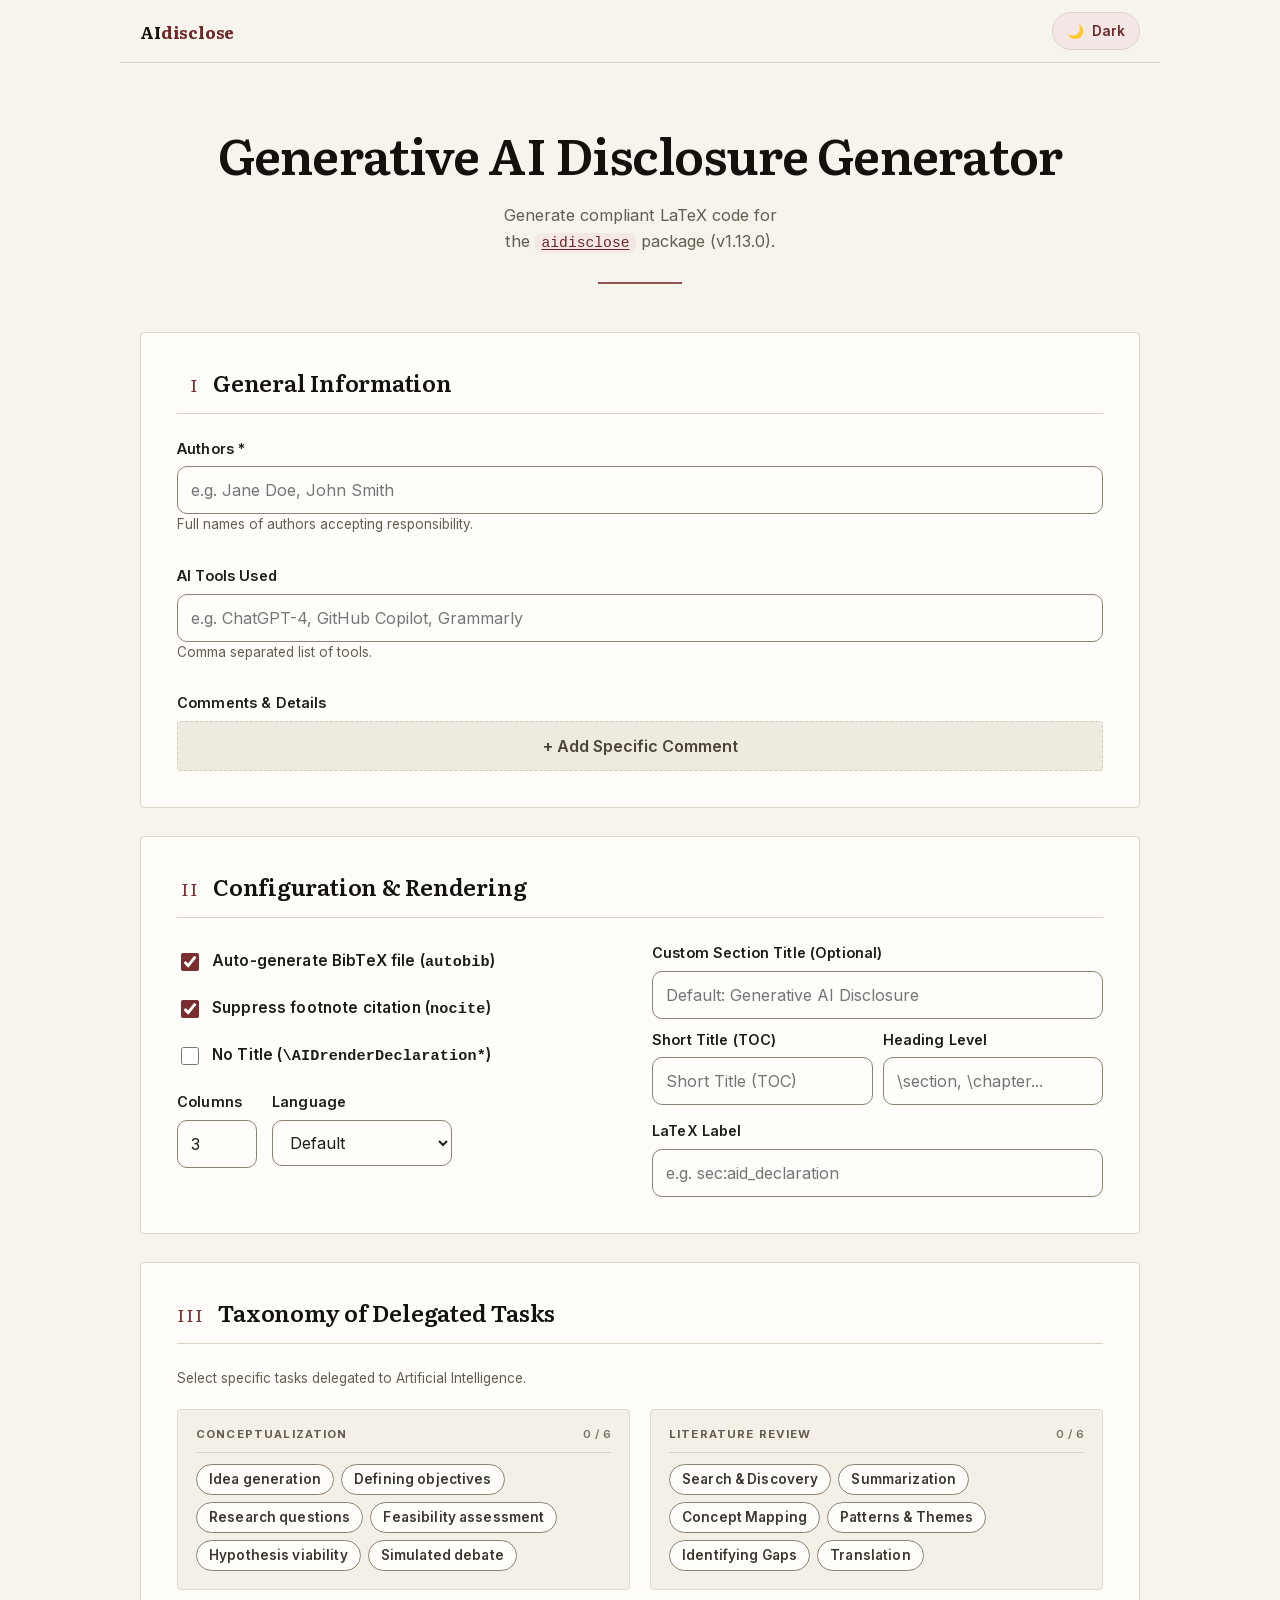
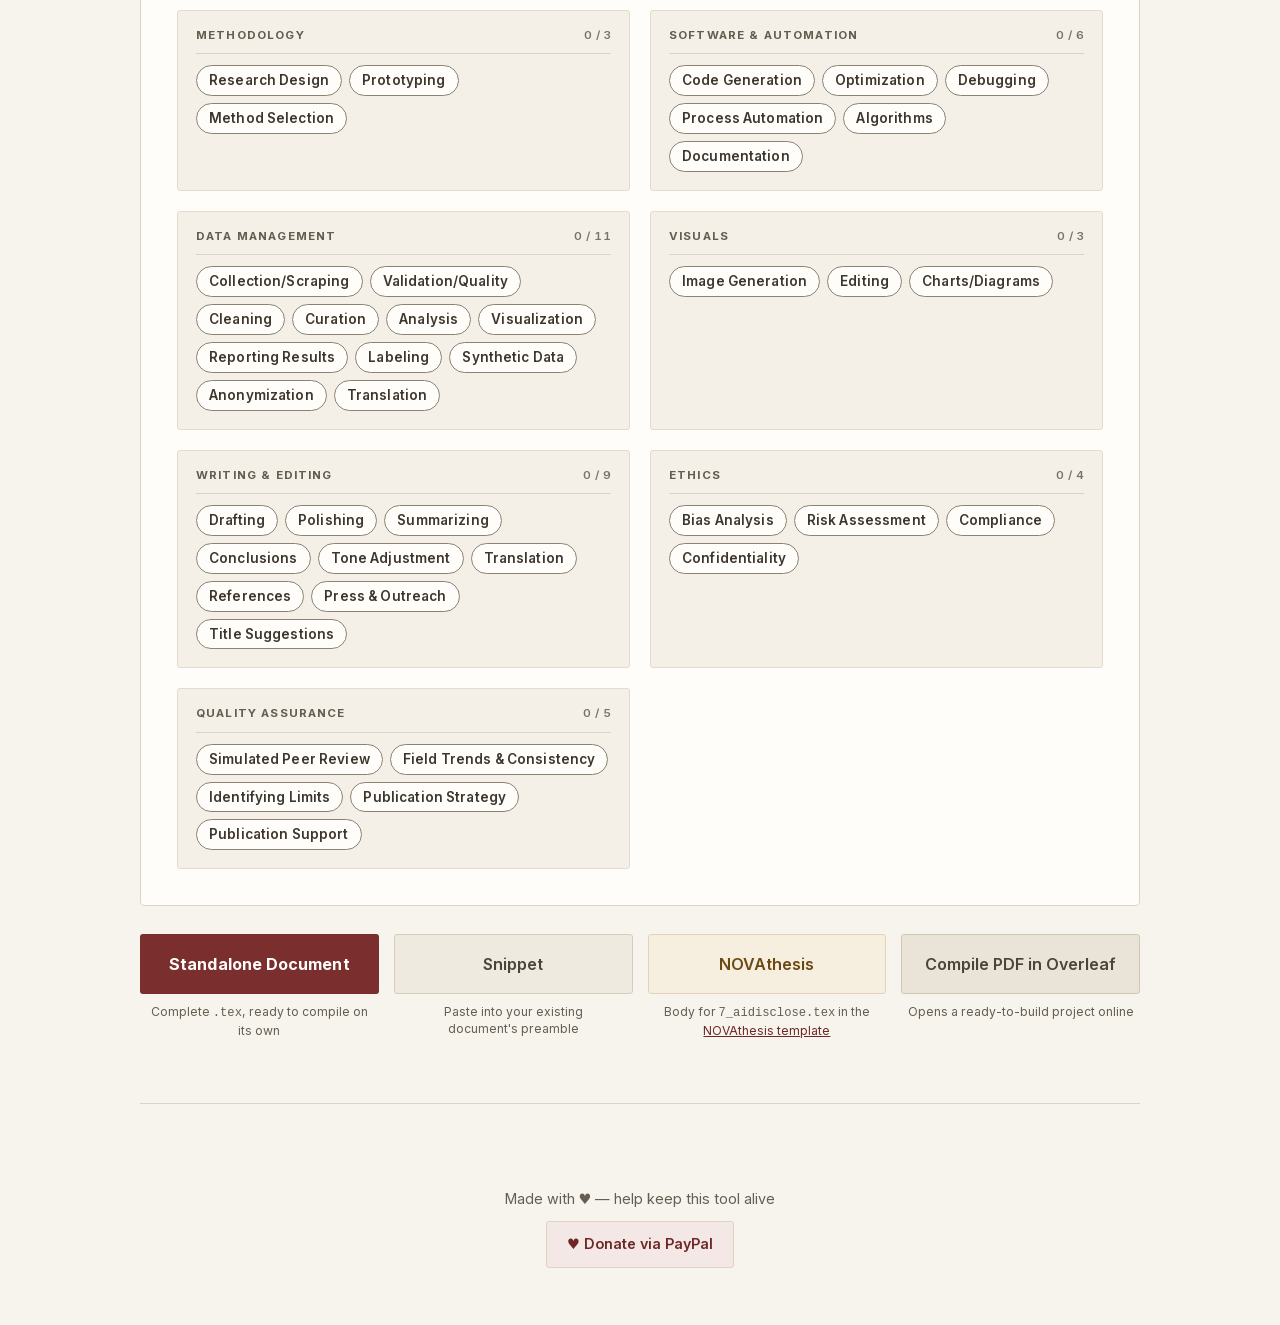
==== commit 7cbb1714: "feat(scholarly-theme): add Scholarly theme, chip taxonomy, and interactive tooltips - Changes the de" ====
--- a/index.html
+++ b/index.html
@@ -1,5 +1,5 @@
 <!DOCTYPE html>
-<html lang="en" data-theme="minimal" data-mode="light">
+<html lang="en" data-theme="scholarly" data-mode="light">
 <head>
     <meta charset="UTF-8">
     <meta name="viewport" content="width=device-width, initial-scale=1.0">
@@ -25,7 +25,7 @@
         //   stored preference  >  OS preference  >  local time (dark ~after sunset..sunrise)
         (function() {
             var root = document.documentElement;
-            root.setAttribute('data-theme', 'minimal');
+            root.setAttribute('data-theme', 'scholarly');
             function preferred() {
                 try { var s = localStorage.getItem('aid_mode'); if (s) return s; } catch (e) {}
                 if (window.matchMedia) {
@@ -39,9 +39,10 @@
         })();
     </script>
     <link rel="preload" href="fonts/inter-latin.woff2" as="font" type="font/woff2" crossorigin>
+    <link rel="preload" href="fonts/literata-latin.woff2" as="font" type="font/woff2" crossorigin>
     <link rel="stylesheet" href="css/fonts.css">
     <link rel="stylesheet" href="css/base.css">
-    <link rel="stylesheet" href="css/theme-minimal.css">
+    <link rel="stylesheet" href="css/theme-scholarly.css">
 </head>
 <body>
 
@@ -158,92 +159,152 @@
 
             <div class="taxonomy-card">
                 <h3>Conceptualization</h3>
-                <label class="tax-item"><input type="checkbox" value="c:idea" class="tax-check"> Idea generation</label>
-                <label class="tax-item"><input type="checkbox" value="c:obj" class="tax-check"> Defining objectives</label>
-                <label class="tax-item"><input type="checkbox" value="c:rq" class="tax-check"> Research questions</label>
-                <label class="tax-item"><input type="checkbox" value="c:feas" class="tax-check"> Feasibility assessment</label>
-                <label class="tax-item"><input type="checkbox" value="c:pre" class="tax-check"> Hypothesis viability</label>
-                <label class="tax-item"><input type="checkbox" value="c:sim" class="tax-check"> Simulated debate</label>
+                <label class="tax-item"><input type="checkbox" value="c:idea" class="tax-check" aria-describedby="tip-c-idea"> Idea generation</label>
+                <label class="tax-item"><input type="checkbox" value="c:obj" class="tax-check" aria-describedby="tip-c-obj"> Defining objectives</label>
+                <label class="tax-item"><input type="checkbox" value="c:rq" class="tax-check" aria-describedby="tip-c-rq"> Research questions</label>
+                <label class="tax-item"><input type="checkbox" value="c:feas" class="tax-check" aria-describedby="tip-c-feas"> Feasibility assessment</label>
+                <label class="tax-item"><input type="checkbox" value="c:pre" class="tax-check" aria-describedby="tip-c-pre"> Hypothesis viability</label>
+                <label class="tax-item"><input type="checkbox" value="c:sim" class="tax-check" aria-describedby="tip-c-sim"> Simulated debate</label>
             </div>
 
             <div class="taxonomy-card">
                 <h3>Literature Review</h3>
-                <label class="tax-item"><input type="checkbox" value="l:srch" class="tax-check"> Search & Discovery</label>
-                <label class="tax-item"><input type="checkbox" value="l:sum" class="tax-check"> Summarization</label>
-                <label class="tax-item"><input type="checkbox" value="l:map" class="tax-check"> Concept Mapping</label>
-                <label class="tax-item"><input type="checkbox" value="l:pat" class="tax-check"> Patterns & Themes</label>
-                <label class="tax-item"><input type="checkbox" value="l:gaps" class="tax-check"> Identifying Gaps</label>
-                <label class="tax-item"><input type="checkbox" value="l:trans" class="tax-check"> Translation</label>
+                <label class="tax-item"><input type="checkbox" value="l:srch" class="tax-check" aria-describedby="tip-l-srch"> Search & Discovery</label>
+                <label class="tax-item"><input type="checkbox" value="l:sum" class="tax-check" aria-describedby="tip-l-sum"> Summarization</label>
+                <label class="tax-item"><input type="checkbox" value="l:map" class="tax-check" aria-describedby="tip-l-map"> Concept Mapping</label>
+                <label class="tax-item"><input type="checkbox" value="l:pat" class="tax-check" aria-describedby="tip-l-pat"> Patterns & Themes</label>
+                <label class="tax-item"><input type="checkbox" value="l:gaps" class="tax-check" aria-describedby="tip-l-gaps"> Identifying Gaps</label>
+                <label class="tax-item"><input type="checkbox" value="l:trans" class="tax-check" aria-describedby="tip-l-trans"> Translation</label>
             </div>
 
             <div class="taxonomy-card">
                 <h3>Methodology</h3>
-                <label class="tax-item"><input type="checkbox" value="m:des" class="tax-check"> Research Design</label>
-                <label class="tax-item"><input type="checkbox" value="m:proto" class="tax-check"> Prototyping</label>
-                <label class="tax-item"><input type="checkbox" value="m:meth" class="tax-check"> Validation</label>
+                <label class="tax-item"><input type="checkbox" value="m:des" class="tax-check" aria-describedby="tip-m-des"> Research Design</label>
+                <label class="tax-item"><input type="checkbox" value="m:proto" class="tax-check" aria-describedby="tip-m-proto"> Prototyping</label>
+                <label class="tax-item"><input type="checkbox" value="m:meth" class="tax-check" aria-describedby="tip-m-meth"> Method Selection</label>
             </div>
 
             <div class="taxonomy-card">
                 <h3>Software & Automation</h3>
-                <label class="tax-item"><input type="checkbox" value="s:gen" class="tax-check"> Code Generation</label>
-                <label class="tax-item"><input type="checkbox" value="s:opt" class="tax-check"> Optimization</label>
-                <label class="tax-item"><input type="checkbox" value="s:debug" class="tax-check"> Debugging</label>
-                <label class="tax-item"><input type="checkbox" value="s:auto" class="tax-check"> Scripts</label>
-                <label class="tax-item"><input type="checkbox" value="s:algs" class="tax-check"> Algorithms</label>
-                <label class="tax-item"><input type="checkbox" value="s:doc" class="tax-check"> Documentation</label>
+                <label class="tax-item"><input type="checkbox" value="s:gen" class="tax-check" aria-describedby="tip-s-gen"> Code Generation</label>
+                <label class="tax-item"><input type="checkbox" value="s:opt" class="tax-check" aria-describedby="tip-s-opt"> Optimization</label>
+                <label class="tax-item"><input type="checkbox" value="s:debug" class="tax-check" aria-describedby="tip-s-debug"> Debugging</label>
+                <label class="tax-item"><input type="checkbox" value="s:auto" class="tax-check" aria-describedby="tip-s-auto"> Process Automation</label>
+                <label class="tax-item"><input type="checkbox" value="s:algs" class="tax-check" aria-describedby="tip-s-algs"> Algorithms</label>
+                <label class="tax-item"><input type="checkbox" value="s:doc" class="tax-check" aria-describedby="tip-s-doc"> Documentation</label>
             </div>
 
             <div class="taxonomy-card">
                 <h3>Data Management</h3>
-                <label class="tax-item"><input type="checkbox" value="d:coll" class="tax-check"> Collection/Scraping</label>
-                <label class="tax-item"><input type="checkbox" value="d:val" class="tax-check"> Validation/Quality</label>
-                <label class="tax-item"><input type="checkbox" value="d:cln" class="tax-check"> Cleaning</label>
-                <label class="tax-item"><input type="checkbox" value="d:cur" class="tax-check"> Curation</label>
-                <label class="tax-item"><input type="checkbox" value="d:anl" class="tax-check"> Analysis</label>
-                <label class="tax-item"><input type="checkbox" value="d:viz" class="tax-check"> Visualization</label>
-                <label class="tax-item"><input type="checkbox" value="d:rep" class="tax-check"> Reporting Results</label>
-                <label class="tax-item"><input type="checkbox" value="d:lbl" class="tax-check"> Labeling</label>
-                <label class="tax-item"><input type="checkbox" value="d:syn" class="tax-check"> Synthetic Data</label>
-                <label class="tax-item"><input type="checkbox" value="d:anon" class="tax-check"> Anonymization</label>
-                <label class="tax-item"><input type="checkbox" value="d:trans" class="tax-check"> Translation</label>
+                <label class="tax-item"><input type="checkbox" value="d:coll" class="tax-check" aria-describedby="tip-d-coll"> Collection/Scraping</label>
+                <label class="tax-item"><input type="checkbox" value="d:val" class="tax-check" aria-describedby="tip-d-val"> Validation/Quality</label>
+                <label class="tax-item"><input type="checkbox" value="d:cln" class="tax-check" aria-describedby="tip-d-cln"> Cleaning</label>
+                <label class="tax-item"><input type="checkbox" value="d:cur" class="tax-check" aria-describedby="tip-d-cur"> Curation</label>
+                <label class="tax-item"><input type="checkbox" value="d:anl" class="tax-check" aria-describedby="tip-d-anl"> Analysis</label>
+                <label class="tax-item"><input type="checkbox" value="d:viz" class="tax-check" aria-describedby="tip-d-viz"> Visualization</label>
+                <label class="tax-item"><input type="checkbox" value="d:rep" class="tax-check" aria-describedby="tip-d-rep"> Reporting Results</label>
+                <label class="tax-item"><input type="checkbox" value="d:lbl" class="tax-check" aria-describedby="tip-d-lbl"> Labeling</label>
+                <label class="tax-item"><input type="checkbox" value="d:syn" class="tax-check" aria-describedby="tip-d-syn"> Synthetic Data</label>
+                <label class="tax-item"><input type="checkbox" value="d:anon" class="tax-check" aria-describedby="tip-d-anon"> Anonymization</label>
+                <label class="tax-item"><input type="checkbox" value="d:trans" class="tax-check" aria-describedby="tip-d-trans"> Translation</label>
             </div>
 
             <div class="taxonomy-card">
                 <h3>Visuals</h3>
-                <label class="tax-item"><input type="checkbox" value="v:gen" class="tax-check"> Image Generation</label>
-                <label class="tax-item"><input type="checkbox" value="v:edit" class="tax-check"> Editing</label>
-                <label class="tax-item"><input type="checkbox" value="v:chart" class="tax-check"> Charts/Diagrams</label>
+                <label class="tax-item"><input type="checkbox" value="v:gen" class="tax-check" aria-describedby="tip-v-gen"> Image Generation</label>
+                <label class="tax-item"><input type="checkbox" value="v:edit" class="tax-check" aria-describedby="tip-v-edit"> Editing</label>
+                <label class="tax-item"><input type="checkbox" value="v:chart" class="tax-check" aria-describedby="tip-v-chart"> Charts/Diagrams</label>
             </div>
 
             <div class="taxonomy-card">
                 <h3>Writing & Editing</h3>
-                <label class="tax-item"><input type="checkbox" value="w:draft" class="tax-check"> Drafting</label>
-                <label class="tax-item"><input type="checkbox" value="w:poly" class="tax-check"> Polishing</label>
-                <label class="tax-item"><input type="checkbox" value="w:sum" class="tax-check"> Summarizing</label>
-                <label class="tax-item"><input type="checkbox" value="w:con" class="tax-check"> Connecting Ideas</label>
-                <label class="tax-item"><input type="checkbox" value="w:tone" class="tax-check"> Tone Adjustment</label>
-                <label class="tax-item"><input type="checkbox" value="w:tra" class="tax-check"> Translation</label>
-                <label class="tax-item"><input type="checkbox" value="w:ref" class="tax-check"> References</label>
-                <label class="tax-item"><input type="checkbox" value="w:prs" class="tax-check"> Proofreading</label>
-                <label class="tax-item"><input type="checkbox" value="w:title" class="tax-check"> Title Suggestions</label>
+                <label class="tax-item"><input type="checkbox" value="w:draft" class="tax-check" aria-describedby="tip-w-draft"> Drafting</label>
+                <label class="tax-item"><input type="checkbox" value="w:poly" class="tax-check" aria-describedby="tip-w-poly"> Polishing</label>
+                <label class="tax-item"><input type="checkbox" value="w:sum" class="tax-check" aria-describedby="tip-w-sum"> Summarizing</label>
+                <label class="tax-item"><input type="checkbox" value="w:con" class="tax-check" aria-describedby="tip-w-con"> Conclusions</label>
+                <label class="tax-item"><input type="checkbox" value="w:tone" class="tax-check" aria-describedby="tip-w-tone"> Tone Adjustment</label>
+                <label class="tax-item"><input type="checkbox" value="w:tra" class="tax-check" aria-describedby="tip-w-tra"> Translation</label>
+                <label class="tax-item"><input type="checkbox" value="w:ref" class="tax-check" aria-describedby="tip-w-ref"> References</label>
+                <label class="tax-item"><input type="checkbox" value="w:prs" class="tax-check" aria-describedby="tip-w-prs"> Press & Outreach</label>
+                <label class="tax-item"><input type="checkbox" value="w:title" class="tax-check" aria-describedby="tip-w-title"> Title Suggestions</label>
             </div>
 
             <div class="taxonomy-card">
                 <h3>Ethics</h3>
-                <label class="tax-item"><input type="checkbox" value="e:bias" class="tax-check"> Bias Mitigation</label>
-                <label class="tax-item"><input type="checkbox" value="e:risk" class="tax-check"> Risk Assessment</label>
-                <label class="tax-item"><input type="checkbox" value="e:comp" class="tax-check"> Compliance</label>
-                <label class="tax-item"><input type="checkbox" value="e:conf" class="tax-check"> Conflict of Interest</label>
+                <label class="tax-item"><input type="checkbox" value="e:bias" class="tax-check" aria-describedby="tip-e-bias"> Bias Analysis</label>
+                <label class="tax-item"><input type="checkbox" value="e:risk" class="tax-check" aria-describedby="tip-e-risk"> Risk Assessment</label>
+                <label class="tax-item"><input type="checkbox" value="e:comp" class="tax-check" aria-describedby="tip-e-comp"> Compliance</label>
+                <label class="tax-item"><input type="checkbox" value="e:conf" class="tax-check" aria-describedby="tip-e-conf"> Confidentiality</label>
             </div>
 
             <div class="taxonomy-card">
-                <h3>Critique & Feedback</h3>
-                <label class="tax-item"><input type="checkbox" value="sup:qa" class="tax-check"> Q&A / Querying</label>
-                <label class="tax-item"><input type="checkbox" value="sup:trd" class="tax-check"> Troubleshooting</label>
-                <label class="tax-item"><input type="checkbox" value="sup:lim" class="tax-check"> Identifying Limits</label>
-                <label class="tax-item"><input type="checkbox" value="sup:rec" class="tax-check"> Future Work Recs</label>
-                <label class="tax-item"><input type="checkbox" value="sup:pub" class="tax-check"> Response to Reviewers</label>
-            </div>
+                <h3>Quality Assurance</h3>
+                <label class="tax-item"><input type="checkbox" value="sup:qa" class="tax-check" aria-describedby="tip-sup-qa"> Simulated Peer Review</label>
+                <label class="tax-item"><input type="checkbox" value="sup:trd" class="tax-check" aria-describedby="tip-sup-trd"> Field Trends & Consistency</label>
+                <label class="tax-item"><input type="checkbox" value="sup:lim" class="tax-check" aria-describedby="tip-sup-lim"> Identifying Limits</label>
+                <label class="tax-item"><input type="checkbox" value="sup:rec" class="tax-check" aria-describedby="tip-sup-rec"> Publication Strategy</label>
+                <label class="tax-item"><input type="checkbox" value="sup:pub" class="tax-check" aria-describedby="tip-sup-pub"> Publication Support</label>
+            </div>
+        </div>
+
+        <!-- Taxonomy descriptions, verbatim from Appendix A of the aidisclose
+             manual (aidisclose-doc.tex). Referenced by aria-describedby on each
+             checkbox and used as the source for the hover/focus tooltips, so the
+             wording lives in exactly one place. -->
+        <div class="visually-hidden" id="tax-descriptions">
+            <span id="tip-c-idea" data-key="c:idea" data-name="Idea generation">Using AI to brainstorm new research topics, interdisciplinary connections, or novel angles on existing problems.</span>
+            <span id="tip-c-obj" data-key="c:obj" data-name="Defining the research objective">Refining vague goals into concrete, actionable research objectives.</span>
+            <span id="tip-c-rq" data-key="c:rq" data-name="Formulating research questions and hypotheses">Drafting and iterating on specific research questions (RQs) to ensure they are clear and answerable.</span>
+            <span id="tip-c-feas" data-key="c:feas" data-name="Feasibility assessment and risk evaluation">Assessing whether the proposed study is viable regarding resources, time, and data availability.</span>
+            <span id="tip-c-pre" data-key="c:pre" data-name="Hypothesis viability assessment">Conducting quick background checks or “pre-studies” to see if the idea has already been solved.</span>
+            <span id="tip-c-sim" data-key="c:sim" data-name="Simulated debate and argument testing">Using AI to conceptualize theoretical models, simulate persona responses, or design hypothetical scenarios.</span>
+            <span id="tip-l-srch" data-key="l:srch" data-name="Search and Discovery">Using AI tools (e.g., semantic search) to find relevant papers that keyword searches might miss.</span>
+            <span id="tip-l-sum" data-key="l:sum" data-name="Literature summarization and synthesis">Generating summaries or abstracts of long papers to quickly assess relevance.</span>
+            <span id="tip-l-map" data-key="l:map" data-name="Concept Mapping and Systematization">Visualizing connections, citation networks, or thematic clusters in the literature.</span>
+            <span id="tip-l-pat" data-key="l:pat" data-name="Market/patent landscape analysis">Identifying trends or recurring themes across a large corpus of text.</span>
+            <span id="tip-l-gaps" data-key="l:gaps" data-name="Gap Identification and Novelty Evaluation">Using AI to suggest areas where current research is lacking or contradictory.</span>
+            <span id="tip-l-trans" data-key="l:trans" data-name="Cross-lingual literature comprehension">Translating foreign-language literature to make it accessible for the review.</span>
+            <span id="tip-m-des" data-key="m:des" data-name="Experimental Design Optimization">Designing the logic, control groups, and variables of the study.</span>
+            <span id="tip-m-proto" data-key="m:proto" data-name="Development of experimental or research protocols">Creating early drafts of survey instruments, interview guides, or experimental apparatus designs.</span>
+            <span id="tip-m-meth" data-key="m:meth" data-name="Methodological Instrument Selection">Suggesting appropriate statistical methods or qualitative frameworks for the data.</span>
+            <span id="tip-s-gen" data-key="s:gen" data-name="Code Generation">Generating boilerplate code, scripts, or functions from natural language descriptions.</span>
+            <span id="tip-s-opt" data-key="s:opt" data-name="Refactoring and Optimization">Refactoring code for better performance or readability.</span>
+            <span id="tip-s-debug" data-key="s:debug" data-name="Debugging and Repair">Identifying syntax errors or logical bugs in scripts.</span>
+            <span id="tip-s-auto" data-key="s:auto" data-name="Process automation">Writing scripts to automate file management, backups, or batch processing.</span>
+            <span id="tip-s-algs" data-key="s:algs" data-name="Algorithm design">Assisting in the logic and mathematical formulation of algorithms.</span>
+            <span id="tip-s-doc" data-key="s:doc" data-name="Code documentation and comment generation">Generating docstrings, comments, and README files for research software.</span>
+            <span id="tip-d-coll" data-key="d:coll" data-name="Data collection and scraping">Writing scrapers or using AI agents to gather public data.</span>
+            <span id="tip-d-val" data-key="d:val" data-name="Data validation and quality check">Checking data for consistency, outliers, or errors.</span>
+            <span id="tip-d-cln" data-key="d:cln" data-name="Data cleaning and preprocessing">Automating the formatting, parsing, and repair of messy datasets.</span>
+            <span id="tip-d-cur" data-key="d:cur" data-name="Data curation and organization">Organizing and categorizing large datasets.</span>
+            <span id="tip-d-anl" data-key="d:anl" data-name="Data analysis">Suggesting or performing statistical tests and interpreting raw outputs.</span>
+            <span id="tip-d-viz" data-key="d:viz" data-name="Visualization">Generating code for plots, graphs, and data dashboards.</span>
+            <span id="tip-d-rep" data-key="d:rep" data-name="Reproducibility testing">Summarizing data findings in textual or tabular format.</span>
+            <span id="tip-d-lbl" data-key="d:lbl" data-name="Data labeling and annotation assistance">Using LLMs to annotate or classify text/image datasets (zero-shot/few-shot labeling).</span>
+            <span id="tip-d-syn" data-key="d:syn" data-name="Synthetic data generation">Generating synthetic datasets to preserve privacy or augment small samples.</span>
+            <span id="tip-d-anon" data-key="d:anon" data-name="De-identification and anonymization support">Detecting and removing Personally Identifiable Information (PII).</span>
+            <span id="tip-d-trans" data-key="d:trans" data-name="Audio-to-text transcription and diarization">Translating textual data (e.g., survey responses) into the analysis language.</span>
+            <span id="tip-v-gen" data-key="v:gen" data-name="Synthetic Asset Generation">Creating conceptual images, illustrations, or diagrams from scratch.</span>
+            <span id="tip-v-edit" data-key="v:edit" data-name="Image Enhancement and Editing">Enhancing, cropping, or modifying existing images (e.g., removing background).</span>
+            <span id="tip-v-chart" data-key="v:chart" data-name="Diagrammatic and Schematic Design">Creating flowcharts, process diagrams, or high-level infographics.</span>
+            <span id="tip-w-draft" data-key="w:draft" data-name="Drafting Text">Generating initial text for sections based on bullet points or notes.</span>
+            <span id="tip-w-poly" data-key="w:poly" data-name="Polishing and Editing">Correcting grammar, spelling, and punctuation.</span>
+            <span id="tip-w-sum" data-key="w:sum" data-name="Abstract and Executive Summary Generation">Creating the abstract or plain-language summary.</span>
+            <span id="tip-w-con" data-key="w:con" data-name="Formulation of conclusions">Synthesizing the discussion into a final concluding statement.</span>
+            <span id="tip-w-tone" data-key="w:tone" data-name="Tone Adjustment">Rewriting text to be more formal, concise, or accessible.</span>
+            <span id="tip-w-tra" data-key="w:tra" data-name="Translation">Translating the manuscript from the author&#x27;s native language to the publication language.</span>
+            <span id="tip-w-ref" data-key="w:ref" data-name="Citation formatting and bibliography management">Formatting citations and bibliography styles.</span>
+            <span id="tip-w-prs" data-key="w:prs" data-name="Press releases and outreach materials">Drafting slide decks or conference poster text.</span>
+            <span id="tip-w-title" data-key="w:title" data-name="Title Generation">Brainstorming catchy and accurate titles for the work.</span>
+            <span id="tip-e-bias" data-key="e:bias" data-name="Bias analysis and discrimination assessment">Scanning text or study designs for potential cultural or gender bias.</span>
+            <span id="tip-e-risk" data-key="e:risk" data-name="Ethical risk analysis">Identifying potential dual-use concerns or societal risks.</span>
+            <span id="tip-e-comp" data-key="e:comp" data-name="Monitoring compliance with ethical standards">Checking against specific ethical guidelines or checklists.</span>
+            <span id="tip-e-conf" data-key="e:conf" data-name="Data confidentiality monitoring">Ensuring no private data is inadvertently leaked in the text.</span>
+            <span id="tip-sup-qa" data-key="sup:qa" data-name="Simulated Peer Review">Using AI as a reviewer to identify unclear sections or potential critiques.</span>
+            <span id="tip-sup-trd" data-key="sup:trd" data-name="Consistency checking against field trends">Checking the manuscript against current research trends and ensuring internal consistency.</span>
+            <span id="tip-sup-lim" data-key="sup:lim" data-name="Identification of limitations">Identifying weaknesses or limitations in the study that the authors missed.</span>
+            <span id="tip-sup-rec" data-key="sup:rec" data-name="Publication strategy and journal selection">Suggesting suitable journals or conferences and helping with the submission strategy.</span>
+            <span id="tip-sup-pub" data-key="sup:pub" data-name="Publication support">Assisting in drafting cover letters, responses to reviewers, or other publication-related materials.</span>
         </div>
     </div>
 
@@ -642,6 +703,143 @@
         });
     }
 
+    // --- Taxonomy tooltips ---
+    // Each chip's explanation comes verbatim from Appendix A of the aidisclose
+    // manual and lives once, in #tax-descriptions, which is also what
+    // aria-describedby points at. One shared tooltip element is positioned
+    // per chip. Follows WCAG 1.4.13: dismissible with Escape, stays visible
+    // while the pointer is over it, and never auto-hides on a timer.
+    (function() {
+        const source = document.getElementById('tax-descriptions');
+        const chips = document.querySelectorAll('.tax-item');
+        if (!source || !chips.length) return;
+
+        const tip = document.createElement('div');
+        tip.id = 'tax-tip';
+        tip.setAttribute('role', 'tooltip');
+        document.body.appendChild(tip);
+
+        // Escape dismisses the tooltip for the chip you are on; it must not
+        // disable tooltips generally, so the suppression is scoped to that one
+        // chip and lifted as soon as you leave it.
+        let current = null, hideTimer = null, dismissedFor = null;
+
+        function place(chip) {
+            const c = chip.getBoundingClientRect();
+            const t = tip.getBoundingClientRect();
+            const margin = 8;
+            // Prefer above the chip; drop below when there is no room up there.
+            let top = c.top + window.scrollY - t.height - margin;
+            if (c.top - t.height - margin < 0) top = c.bottom + window.scrollY + margin;
+            // Centre on the chip, then pull back inside the viewport.
+            let left = c.left + window.scrollX + (c.width - t.width) / 2;
+            const min = window.scrollX + margin;
+            const max = window.scrollX + document.documentElement.clientWidth - t.width - margin;
+            left = Math.max(min, Math.min(left, max));
+            tip.style.top = `${Math.round(top)}px`;
+            tip.style.left = `${Math.round(left)}px`;
+        }
+
+        function show(chip) {
+            if (chip === dismissedFor) return;
+            clearTimeout(hideTimer);
+            const box = chip.querySelector('input');
+            const src = box && document.getElementById(box.getAttribute('aria-describedby'));
+            if (!src) return;
+            tip.innerHTML = '';
+            const name = document.createElement('span');
+            name.className = 'tip-name';
+            name.textContent = src.dataset.name || '';
+            const key = document.createElement('span');
+            key.className = 'tip-key';
+            key.textContent = src.dataset.key || '';
+            const body = document.createElement('span');
+            body.textContent = src.textContent;
+            tip.append(name, key, document.createElement('br'), body);
+            current = chip;
+            tip.dataset.open = 'yes';
+            place(chip);
+        }
+
+        function hide(immediate) {
+            clearTimeout(hideTimer);
+            hideTimer = setTimeout(() => {
+                tip.dataset.open = 'no';
+                current = null;
+            }, immediate ? 0 : 120);
+        }
+
+        chips.forEach(chip => {
+            chip.addEventListener('mouseenter', () => show(chip));
+            chip.addEventListener('mouseleave', () => {
+                if (dismissedFor === chip) dismissedFor = null;
+                hide();
+            });
+            // Keyboard users get the same explanation on focus.
+            chip.addEventListener('focusin', () => show(chip));
+            chip.addEventListener('focusout', () => {
+                if (dismissedFor === chip) dismissedFor = null;
+                hide(true);
+            });
+        });
+        // Hoverable: moving onto the tooltip must not dismiss it.
+        tip.addEventListener('mouseenter', () => clearTimeout(hideTimer));
+        tip.addEventListener('mouseleave', () => hide());
+
+        document.addEventListener('keydown', e => {
+            if (e.key === 'Escape' && tip.dataset.open === 'yes') {
+                dismissedFor = current;
+                hide(true);
+            }
+        });
+        // On touch there is no mouseleave, so a tapped tooltip would stay put.
+        // Any pointer landing outside a chip or the tooltip closes it.
+        document.addEventListener('pointerdown', e => {
+            if (tip.dataset.open !== 'yes') return;
+            if (e.target.closest('.tax-item') || e.target.closest('#tax-tip')) return;
+            hide(true);
+        }, true);
+        // Reposition rather than leaving the tooltip stranded mid-scroll.
+        window.addEventListener('scroll', () => { if (current) place(current); }, { passive: true });
+        window.addEventListener('resize', () => { if (current) place(current); });
+    })();
+
+    // --- Taxonomy selection tallies ---
+    // Injected rather than hardcoded so the counts can never drift out of step
+    // with the checkboxes actually present in the markup.
+    (function() {
+        const cards = document.querySelectorAll('.taxonomy-card');
+        if (!cards.length) return;
+
+        const sectionTotal = document.createElement('span');
+        sectionTotal.className = 'section-count';
+        const taxHeading = [...document.querySelectorAll('h2')]
+            .find(h => h.textContent.includes('Taxonomy'));
+        if (taxHeading) taxHeading.appendChild(sectionTotal);
+
+        const groups = [...cards].map(card => {
+            const boxes = card.querySelectorAll('.tax-check');
+            const tally = document.createElement('span');
+            tally.className = 'tax-count';
+            card.querySelector('h3').appendChild(tally);
+            return { boxes, tally };
+        });
+
+        function refresh() {
+            let picked = 0, total = 0;
+            for (const g of groups) {
+                const n = [...g.boxes].filter(b => b.checked).length;
+                g.tally.textContent = `${n} / ${g.boxes.length}`;
+                g.tally.dataset.any = n ? 'yes' : 'no';
+                picked += n; total += g.boxes.length;
+            }
+            sectionTotal.textContent = picked ? `${picked} of ${total} selected` : '';
+        }
+
+        document.querySelectorAll('.tax-check').forEach(b => b.addEventListener('change', refresh));
+        refresh();
+    })();
+
     // --- Counter API ---
     // Self-hosted Cloudflare Worker (see DEPLOY-counter.md). GET returns the
     // current total; POST increments it and returns the new total.
--- a/css/fonts.css
+++ b/css/fonts.css
@@ -145,3 +145,28 @@
   src: url('../fonts/jetbrains-mono-cyrillic-ext.woff2') format('woff2');
   unicode-range: U+0460-052F, U+1C80-1C8A, U+20B4, U+2DE0-2DFF, U+A640-A69F, U+FE2E-FE2F;
 }
+
+/* ---------- Literata (display serif for headings) ----------
+   Weight axis only and latin subsets only: every heading on the page is
+   the site's own ASCII English copy, so the wider subsets and the
+   optical-size axis would be 350 KB of dead weight. */
+
+/* latin */
+@font-face {
+  font-family: 'Literata';
+  font-style: normal;
+  font-weight: 400 700;
+  font-display: swap;
+  src: url('../fonts/literata-latin.woff2') format('woff2');
+  unicode-range: U+0000-00FF, U+0131, U+0152-0153, U+02BB-02BC, U+02C6, U+02DA, U+02DC, U+0304, U+0308, U+0329, U+2000-206F, U+20AC, U+2122, U+2191, U+2193, U+2212, U+2215, U+FEFF, U+FFFD;
+}
+
+/* latin-ext */
+@font-face {
+  font-family: 'Literata';
+  font-style: normal;
+  font-weight: 400 700;
+  font-display: swap;
+  src: url('../fonts/literata-latin-ext.woff2') format('woff2');
+  unicode-range: U+0100-02BA, U+02BD-02C5, U+02C7-02CC, U+02CE-02D7, U+02DD-02FF, U+0304, U+0308, U+0329, U+1D00-1DBF, U+1E00-1E9F, U+1EF2-1EFF, U+2020, U+20A0-20AB, U+20AD-20C0, U+2113, U+2C60-2C7F, U+A720-A7FF;
+}
--- a/css/base.css
+++ b/css/base.css
@@ -23,7 +23,7 @@
   padding: 0 20px 60px;
   transition: background .35s ease, color .35s ease;
 }
-.container { max-width: 1000px; margin: 0 auto; }
+.container { max-width: 1000px; margin: 0 auto; counter-reset: section; }
 
 /* --- Theme toolbar --- */
 .toolbar {
@@ -33,7 +33,10 @@
   background: var(--toolbar-bg); border-bottom: 1px solid var(--panel-border);
   backdrop-filter: var(--backdrop);
 }
-.toolbar .brand { font-weight: 700; letter-spacing: -.02em; color: var(--heading); }
+.toolbar .brand {
+  font-family: var(--font-display, inherit); font-weight: 700; font-size: 1.05rem;
+  letter-spacing: -.01em; color: var(--heading);
+}
 .toolbar .brand span { color: var(--accent-ink); }
 .toolbar .spacer { flex: 1; }
 .mode-toggle {
@@ -44,13 +47,26 @@
 }
 .mode-toggle:hover { transform: translateY(-1px); }
 
-/* --- Header --- */
-header { text-align: center; margin-bottom: 36px; padding-top: 14px; }
+/* --- Masthead --- */
+header { text-align: center; margin-bottom: 48px; padding-top: 34px; }
 h1 {
-  font-weight: 800; letter-spacing: -.03em; margin: 0 0 12px;
-  font-size: clamp(1.8rem, 4vw, 2.6rem); color: var(--heading);
-}
-.subtitle { color: var(--muted); font-size: 1.05rem; max-width: 600px; margin: 0 auto; }
+  font-family: var(--font-display, inherit);
+  font-weight: 600; letter-spacing: -.015em; line-height: 1.1; margin: 0 auto 20px;
+  font-size: clamp(2.1rem, 5vw, 3.1rem); color: var(--heading); max-width: 18em;
+  text-wrap: balance;
+}
+/* Rule under the masthead, thicker in the middle third — a printed-page device. */
+header::after {
+  content: ''; display: block; width: 84px; height: 2px; margin: 26px auto 0;
+  background: var(--accent); opacity: .8;
+}
+.subtitle {
+  color: var(--muted); font-size: 1.02rem; max-width: 46ch; margin: 0 auto;
+  line-height: 1.6; text-wrap: balance;
+}
+/* The inline <code> carries padding, which otherwise drags an ugly break
+   onto the line after it. */
+.subtitle code { white-space: nowrap; }
 .subtitle code {
   background: var(--accent-soft); color: var(--accent-ink);
   padding: 2px 6px; border-radius: 6px; font-size: .9em;
@@ -61,23 +77,40 @@
 /* --- Cards & sections --- */
 .card {
   background: var(--panel); border: 1px solid var(--panel-border);
-  border-radius: var(--radius); padding: 34px 36px; margin-bottom: 32px;
+  border-radius: var(--radius); padding: 32px 36px 36px; margin-bottom: 28px;
   backdrop-filter: var(--backdrop); box-shadow: var(--panel-shadow);
 }
 h2 {
-  font-size: 1.2rem; font-weight: 700; margin: 0 0 20px; padding-bottom: 12px;
+  font-family: var(--font-display, inherit);
+  font-size: 1.42rem; font-weight: 600; letter-spacing: -.01em;
+  margin: 0 0 24px; padding-bottom: 14px;
   border-bottom: 1px solid var(--panel-border); color: var(--heading);
-  display: flex; align-items: center; gap: 10px;
-}
-h2::before { content: ''; width: 4px; height: 20px; border-radius: 2px; background: var(--accent-grad); }
+  display: flex; flex-wrap: wrap; align-items: baseline; gap: 14px;
+}
+/* Roman numerals come from a CSS counter, so the sequence stays correct
+   however sections are reordered. */
+h2::before {
+  counter-increment: section;
+  content: counter(section, upper-roman);
+  font-family: var(--font-display, inherit);
+  font-size: .78em; font-weight: 400; font-variant-numeric: normal;
+  color: var(--accent); letter-spacing: .06em;
+  min-width: 2ch; text-align: right; flex: none;
+}
+/* Running count of selections, filled in by script. */
+.section-count {
+  margin-left: auto; font-family: 'Inter', system-ui, sans-serif;
+  font-size: .72rem; font-weight: 600; letter-spacing: .08em; text-transform: uppercase;
+  color: var(--muted); flex: none;
+}
 
 /* --- Forms --- */
 .form-grid { display: grid; gap: 24px; }
 .row { display: grid; grid-template-columns: 1fr 1fr; gap: 24px; }
 @media (max-width: 600px) { .row { grid-template-columns: 1fr; } }
 
-label { display: block; font-weight: 600; margin-bottom: 6px; color: var(--text); font-size: .95rem; }
-.help-text { font-size: .85rem; color: var(--muted); margin-bottom: 6px; display: block; }
+label { display: block; font-weight: 600; margin-bottom: 7px; color: var(--text); font-size: .9rem; letter-spacing: .01em; }
+.help-text { font-size: .84rem; color: var(--muted); margin-bottom: 6px; display: block; line-height: 1.55; text-wrap: pretty; }
 
 input[type="text"], input[type="number"], textarea, select {
   width: 100%; padding: 11px 13px; border-radius: 10px; font: inherit; font-size: 1rem;
@@ -94,19 +127,103 @@
 .checkbox-wrapper input[type="checkbox"] { width: 18px; height: 18px; accent-color: var(--accent); cursor: pointer; }
 .checkbox-wrapper span { font-size: .95rem; color: var(--text); }
 
-/* --- Taxonomy grid --- */
-.masonry-grid { display: grid; grid-template-columns: repeat(auto-fill, minmax(280px, 1fr)); gap: 22px; }
+/* --- Taxonomy --- */
+.masonry-grid { display: grid; grid-template-columns: repeat(auto-fill, minmax(min(320px, 100%), 1fr)); gap: 20px; min-width: 0; }
 .taxonomy-card {
   background: var(--subpanel); border: 1px solid var(--subpanel-border);
-  border-radius: var(--radius-sm); padding: 18px 20px;
+  border-radius: var(--radius-sm); padding: 16px 18px 18px;
 }
 .taxonomy-card h3 {
-  margin: 0 0 12px; font-size: .8rem; text-transform: uppercase; letter-spacing: .05em;
-  color: var(--muted); font-weight: 700; border-bottom: 1px solid var(--panel-border); padding-bottom: 8px;
-}
+  margin: 0 0 12px; font-size: .72rem; text-transform: uppercase; letter-spacing: .1em;
+  color: var(--muted); font-weight: 700;
+  border-bottom: 1px solid var(--panel-border); padding-bottom: 9px;
+  display: flex; align-items: baseline; gap: 8px;
+}
+/* Per-category tally, filled in by script. Tabular figures stop it jittering. */
+.taxonomy-card h3 .tax-count {
+  margin-left: auto; font-weight: 600; letter-spacing: .04em;
+  font-variant-numeric: tabular-nums; color: var(--muted); opacity: .85;
+}
+.taxonomy-card h3 .tax-count[data-any="yes"] { color: var(--accent-ink); opacity: 1; }
+
+/* Fallback for engines without :has() — the original checkbox rows. */
 .tax-item { display: flex; align-items: flex-start; margin-bottom: 8px; font-size: .9rem; cursor: pointer; color: var(--text); }
 .tax-item:hover { color: var(--accent-ink); }
 .tax-item input { margin-top: 4px; margin-right: 8px; accent-color: var(--accent); }
+
+@supports selector(:has(*)) {
+  /* The card itself becomes the chip container; the heading spans the row.
+     Keeps the markup untouched — every chip is still a <label> wrapping a
+     real checkbox, so keyboard and screen-reader behaviour is unchanged. */
+  .taxonomy-card { display: flex; flex-wrap: wrap; gap: 7px; align-content: flex-start; }
+  .taxonomy-card h3 { flex: 0 0 100%; margin-bottom: 4px; }
+
+  .tax-item {
+    display: inline-flex; align-items: center; gap: 0; margin: 0;
+    padding: 6px 12px; font-size: .845rem; line-height: 1.25;
+    border: 1px solid var(--chip-border); border-radius: 999px;
+    background: var(--chip-bg); color: var(--chip-fg);
+    cursor: pointer; user-select: none;
+    transition: background-color .13s ease, border-color .13s ease, color .13s ease;
+  }
+  /* The native box is hidden but still focusable and still announced. */
+  .tax-item input {
+    position: absolute; width: 1px; height: 1px; margin: 0;
+    opacity: 0; pointer-events: none;
+  }
+  /* Checkmark slides in only when selected, so unselected chips stay compact. */
+  .tax-item::before {
+    content: '✓'; font-size: .78em; font-weight: 700; color: var(--chip-on-fg);
+    width: 0; opacity: 0; overflow: hidden;
+    transition: width .13s ease, opacity .13s ease, margin-right .13s ease;
+  }
+  .tax-item:hover { border-color: var(--accent); color: var(--accent-ink); }
+  .tax-item:has(input:checked) {
+    background: var(--chip-on-bg); border-color: var(--chip-on-border);
+    color: var(--chip-on-fg); font-weight: 600;
+  }
+  .tax-item:has(input:checked)::before { width: 1em; opacity: 1; margin-right: .38em; }
+  /* Focus has to live on the label, since the box it belongs to is hidden. */
+  .tax-item:has(input:focus-visible) {
+    outline: 2px solid var(--accent); outline-offset: 2px; border-color: var(--accent);
+  }
+}
+
+@media (prefers-reduced-motion: reduce) {
+  .tax-item, .tax-item::before { transition: none; }
+}
+
+/* --- Taxonomy tooltip ---
+   One shared element, positioned by script. Shown on hover and on keyboard
+   focus, stays put while the pointer is over it, and closes on Escape
+   (WCAG 1.4.13). The text itself lives in #tax-descriptions. */
+#tax-tip {
+  position: absolute; z-index: 200; max-width: 22rem; width: max-content;
+  padding: 11px 14px 12px; border-radius: var(--radius-sm);
+  background: var(--tip-bg); color: var(--tip-fg);
+  border: 1px solid var(--tip-border); box-shadow: var(--tip-shadow);
+  font-size: .82rem; line-height: 1.5; text-align: left;
+  opacity: 0; visibility: hidden; transform: translateY(2px);
+  transition: opacity .12s ease, transform .12s ease, visibility .12s;
+  pointer-events: none;
+}
+#tax-tip[data-open="yes"] { opacity: 1; visibility: visible; transform: translateY(0); pointer-events: auto; }
+#tax-tip .tip-name {
+  display: block; font-family: var(--font-display, inherit);
+  font-size: .95rem; font-weight: 600; line-height: 1.25;
+  color: var(--tip-name); margin-bottom: 5px;
+}
+#tax-tip .tip-key {
+  display: inline-block; margin-bottom: 7px;
+  font-family: 'JetBrains Mono', ui-monospace, monospace; font-size: .72rem;
+  color: var(--tip-key); letter-spacing: .02em;
+}
+/* Hint that a chip has more to say, without adding clutter. */
+.tax-item[aria-describedby], .tax-item:has(input[aria-describedby]) { cursor: help; }
+
+@media (prefers-reduced-motion: reduce) {
+  #tax-tip { transition: none; }
+}
 
 /* --- Dynamic comments --- */
 .comment-box {
@@ -132,6 +249,15 @@
 }
 @media (max-width: 760px) { .button-group { grid-template-columns: repeat(2, 1fr); } }
 @media (max-width: 400px) { .button-group { grid-template-columns: 1fr; } }
+@media (max-width: 600px) {
+  .card { padding: 24px 18px 26px; }
+  /* Give the heading the full width — sharing the line with the tally was
+     squeezing "Taxonomy of Delegated Tasks" down to one word per line. */
+  h2 { gap: 10px 12px; }
+  .section-count { flex-basis: 100%; margin-left: 0; order: 2; }
+  .taxonomy-card { padding: 14px 14px 16px; }
+  header { padding-top: 22px; margin-bottom: 36px; }
+}
 
 .btn-primary    { background: var(--b1-bg); color: var(--b1-fg); border-color: transparent; box-shadow: var(--b1-shadow); }
 .btn-secondary  { background: var(--b2-bg); color: var(--b2-fg); border-color: var(--b2-border); }
@@ -141,10 +267,19 @@
 .btn-primary:hover, .btn-novathesis:hover, .btn-overleaf:hover { transform: translateY(-2px); filter: brightness(1.06); }
 .btn-secondary:hover { transform: translateY(-2px); border-color: var(--accent); }
 
+/* The primary action carries a touch more weight than the alternatives. */
+.btn-primary { font-weight: 700; letter-spacing: .005em; }
+/* Keyboard focus was relying on the UA ring, which all but vanishes on the
+   filled oxblood button. */
+button:focus-visible, .donate-btn:focus-visible, .mode-toggle:focus-visible {
+  outline: 2px solid var(--accent); outline-offset: 3px;
+}
+[data-theme="scholarly"] .btn-primary:focus-visible { outline-color: var(--heading); }
+
 .btn-danger { background: var(--danger-bg); color: var(--danger-fg); border-color: transparent; padding: 6px 12px; font-size: .8rem; }
 .btn-danger:hover { background: var(--danger-bg-hover); }
 
-.btn-caption { margin-top: 6px; font-size: .78rem; line-height: 1.3; color: var(--muted); text-align: center; }
+.btn-caption { margin-top: 9px; font-size: .76rem; line-height: 1.4; color: var(--muted); text-align: center; text-wrap: pretty; }
 .btn-caption a { color: var(--accent-ink); }
 
 /* --- Output area --- */
@@ -152,13 +287,23 @@
 #output-area:focus { outline: none; }
 #output-area:focus-visible { outline: 2px solid var(--accent); outline-offset: 4px; }
 .code-container { background: var(--code-bg); border: 1px solid var(--code-border); border-radius: var(--radius-sm); position: relative; overflow: hidden; box-shadow: var(--panel-shadow); }
-.code-header { background: var(--code-head-bg); padding: 10px 15px; display: flex; justify-content: space-between; align-items: center; color: var(--code-head-ink); font-size: .85rem; border-bottom: 1px solid var(--code-border); }
+.code-header { background: var(--code-head-bg); padding: 11px 16px; display: flex; justify-content: space-between; align-items: center; color: var(--code-head-ink); font-size: .85rem; border-bottom: 1px solid var(--code-border); }
+.code-header > span:first-child {
+  font-family: var(--font-display, inherit); font-size: .98rem; letter-spacing: .01em;
+}
 .code-header button { background: rgba(255,255,255,.14); color: var(--code-head-ink); border: none; }
 pre { margin: 0; padding: 20px; color: var(--code-ink); overflow-x: auto; font-family: 'JetBrains Mono', 'Consolas', monospace; white-space: pre-wrap; font-size: .9rem; line-height: 1.6; }
 
 /* --- Footer --- */
-.footer-sponsor { margin-top: 50px; text-align: center; border-top: 1px solid var(--panel-border); padding-top: 30px; color: var(--muted); font-size: .9rem; }
-.counter-badge { background: var(--accent-soft); color: var(--accent-ink); padding: 5px 14px; border-radius: 999px; font-size: .8rem; font-weight: 600; display: inline-block; margin-bottom: 15px; transition: opacity .3s, visibility .3s; }
+.footer-sponsor { margin-top: 64px; text-align: center; border-top: 1px solid var(--panel-border); padding-top: 34px; color: var(--muted); font-size: .9rem; }
+.footer-sponsor p { max-width: 34ch; margin: 0 auto; line-height: 1.7; }
+.counter-badge {
+  background: transparent; color: var(--muted); padding: 0 0 4px;
+  border-bottom: 1px solid var(--panel-border);
+  font-size: .72rem; font-weight: 600; letter-spacing: .1em; text-transform: uppercase;
+  font-variant-numeric: tabular-nums;
+  display: inline-block; margin-bottom: 22px; transition: opacity .3s, visibility .3s;
+}
 .counter-badge.counter-hidden { opacity: 0; visibility: hidden; }
 .footer-sponsor a { color: var(--accent-ink); }
 .donate-btn {
--- a/css/theme-scholarly.css
+++ b/css/theme-scholarly.css
@@ -0,0 +1,93 @@
+/* ============================================================
+   Theme: Scholarly — warm paper, ink, and oxblood. The register is
+   an academic press page: a display serif for headings, hairline
+   rules instead of boxes, and one saturated accent used sparingly.
+
+   Every pair below is checked against WCAG: body and label text at
+   4.5:1 or better, and control boundaries (inputs, chips) at 3:1 or
+   better, in both modes.
+   ============================================================ */
+
+[data-theme="scholarly"][data-mode="light"] {
+  --font-display: 'Literata', Georgia, 'Times New Roman', serif;
+
+  --bg: #f7f4ee;
+  --toolbar-bg: rgba(247,244,238,.92);
+  --panel: #fffdf9;    --panel-border: #dcd3c3;
+  --subpanel: #f4f0e8; --subpanel-border: #e3dbcc;
+  --radius: 4px; --radius-sm: 3px;
+  --panel-shadow: none; --backdrop: saturate(180%) blur(6px);
+
+  --text: #1f1c17; --heading: #14110d; --muted: #655d50;
+
+  --accent: #7a2e2e; --accent-grad: #7a2e2e;
+  --accent-soft: #f3e8e5; --accent-ink: #6d2727; --accent-ring: rgba(122,46,46,.16);
+  --gold: #8a5f26; --gold-soft: #f6efdf;
+
+  --input-bg: #fffdf9; --input-border: #8b8272;
+
+  /* Primary is the only filled button; the rest are outlined so the eye
+     has one place to land. */
+  --b1-bg: #7a2e2e; --b1-fg: #fffdf9; --b1-shadow: none;
+  --b2-bg: #efeae0; --b2-fg: #4a443a; --b2-border: #d6cdbc;
+  --b3-bg: #f6efdf; --b3-fg: #6b4a12; --b3-border: #e0d2b4; --b3-shadow: none;
+  --b4-bg: #eae4d8; --b4-fg: #4a443a; --b4-border: #d0c6b2; --b4-shadow: none;
+  --danger-bg: #f7e4e0; --danger-fg: #a32c1e; --danger-bg-hover: #f2d5cf;
+
+  --chip-bg: #fffdf9; --chip-fg: #3c362e; --chip-border: #8b8272;
+  --chip-on-bg: #f3e8e5; --chip-on-fg: #6d2727; --chip-on-border: #7a2e2e;
+
+  --code-head-bg: #14110d; --code-head-ink: #d5cdbe;
+  --code-bg: #1c1917; --code-ink: #eae4d8; --code-border: #2b2622;
+
+  --tip-bg: #211d1a; --tip-fg: #ded6c8; --tip-name: #fdf9f2;
+  --tip-key: #e0a99f; --tip-border: #3a332c;
+  --tip-shadow: 0 10px 28px -10px rgba(31,28,23,.5), 0 2px 6px -2px rgba(31,28,23,.3);
+}
+
+[data-theme="scholarly"][data-mode="dark"] {
+  --font-display: 'Literata', Georgia, 'Times New Roman', serif;
+
+  /* Warm near-black rather than neutral grey — the paper tint survives
+     into dark mode, which is what keeps the two feeling like one design. */
+  --bg: #141210;
+  --toolbar-bg: rgba(20,18,16,.92);
+  --panel: #1d1a17;    --panel-border: #38312a;
+  --subpanel: #231f1b; --subpanel-border: #3a332b;
+  --radius: 4px; --radius-sm: 3px;
+  --panel-shadow: none; --backdrop: saturate(180%) blur(6px);
+
+  --text: #e9e3d7; --heading: #f8f4eb; --muted: #a49a88;
+
+  --accent: #cf7d72; --accent-grad: #cf7d72;
+  --accent-soft: #2c201e; --accent-ink: #e6a79f; --accent-ring: rgba(207,125,114,.22);
+  --gold: #d3a45f; --gold-soft: #2a2318;
+
+  --input-bg: #171412; --input-border: #756b5d;
+
+  --b1-bg: #8f3a36; --b1-fg: #fdf7ef; --b1-shadow: none;
+  --b2-bg: #26221e; --b2-fg: #ded7ca; --b2-border: #3d362e;
+  --b3-bg: #2a2318; --b3-fg: #dcb271; --b3-border: #453a26; --b3-shadow: none;
+  --b4-bg: #24201c; --b4-fg: #ded7ca; --b4-border: #3d362e; --b4-shadow: none;
+  --danger-bg: #3a1e1a; --danger-fg: #f0a99f; --danger-bg-hover: #48251f;
+
+  --chip-bg: #1a1714; --chip-fg: #ded7ca; --chip-border: #756b5d;
+  --chip-on-bg: #2c201e; --chip-on-fg: #e6a79f; --chip-on-border: #cf7d72;
+
+  --code-head-bg: #0b0a09; --code-head-ink: #c4bbab;
+  --code-bg: #100e0c; --code-ink: #e9e3d7; --code-border: #241f1b;
+
+  /* Lifted well clear of both the page and the panels, with a 3:1 edge — at
+     #2b2621 the tooltip separated from the page by only 1.25:1 and leaned
+     entirely on its shadow to read as a raised surface. */
+  --tip-bg: #3d372f; --tip-fg: #e5ded1; --tip-name: #fbf7ee;
+  --tip-key: #e6a79f; --tip-border: #756b5d;
+  --tip-shadow: 0 12px 30px -12px rgba(0,0,0,.7), 0 2px 8px -3px rgba(0,0,0,.5);
+}
+
+/* Stillness over motion: an academic page does not bounce. */
+[data-theme="scholarly"] .btn-primary:hover,
+[data-theme="scholarly"] .btn-novathesis:hover,
+[data-theme="scholarly"] .btn-overleaf:hover { transform: none; filter: brightness(1.04); }
+[data-theme="scholarly"] .btn-secondary:hover { transform: none; }
+[data-theme="scholarly"] .mode-toggle:hover { transform: none; }
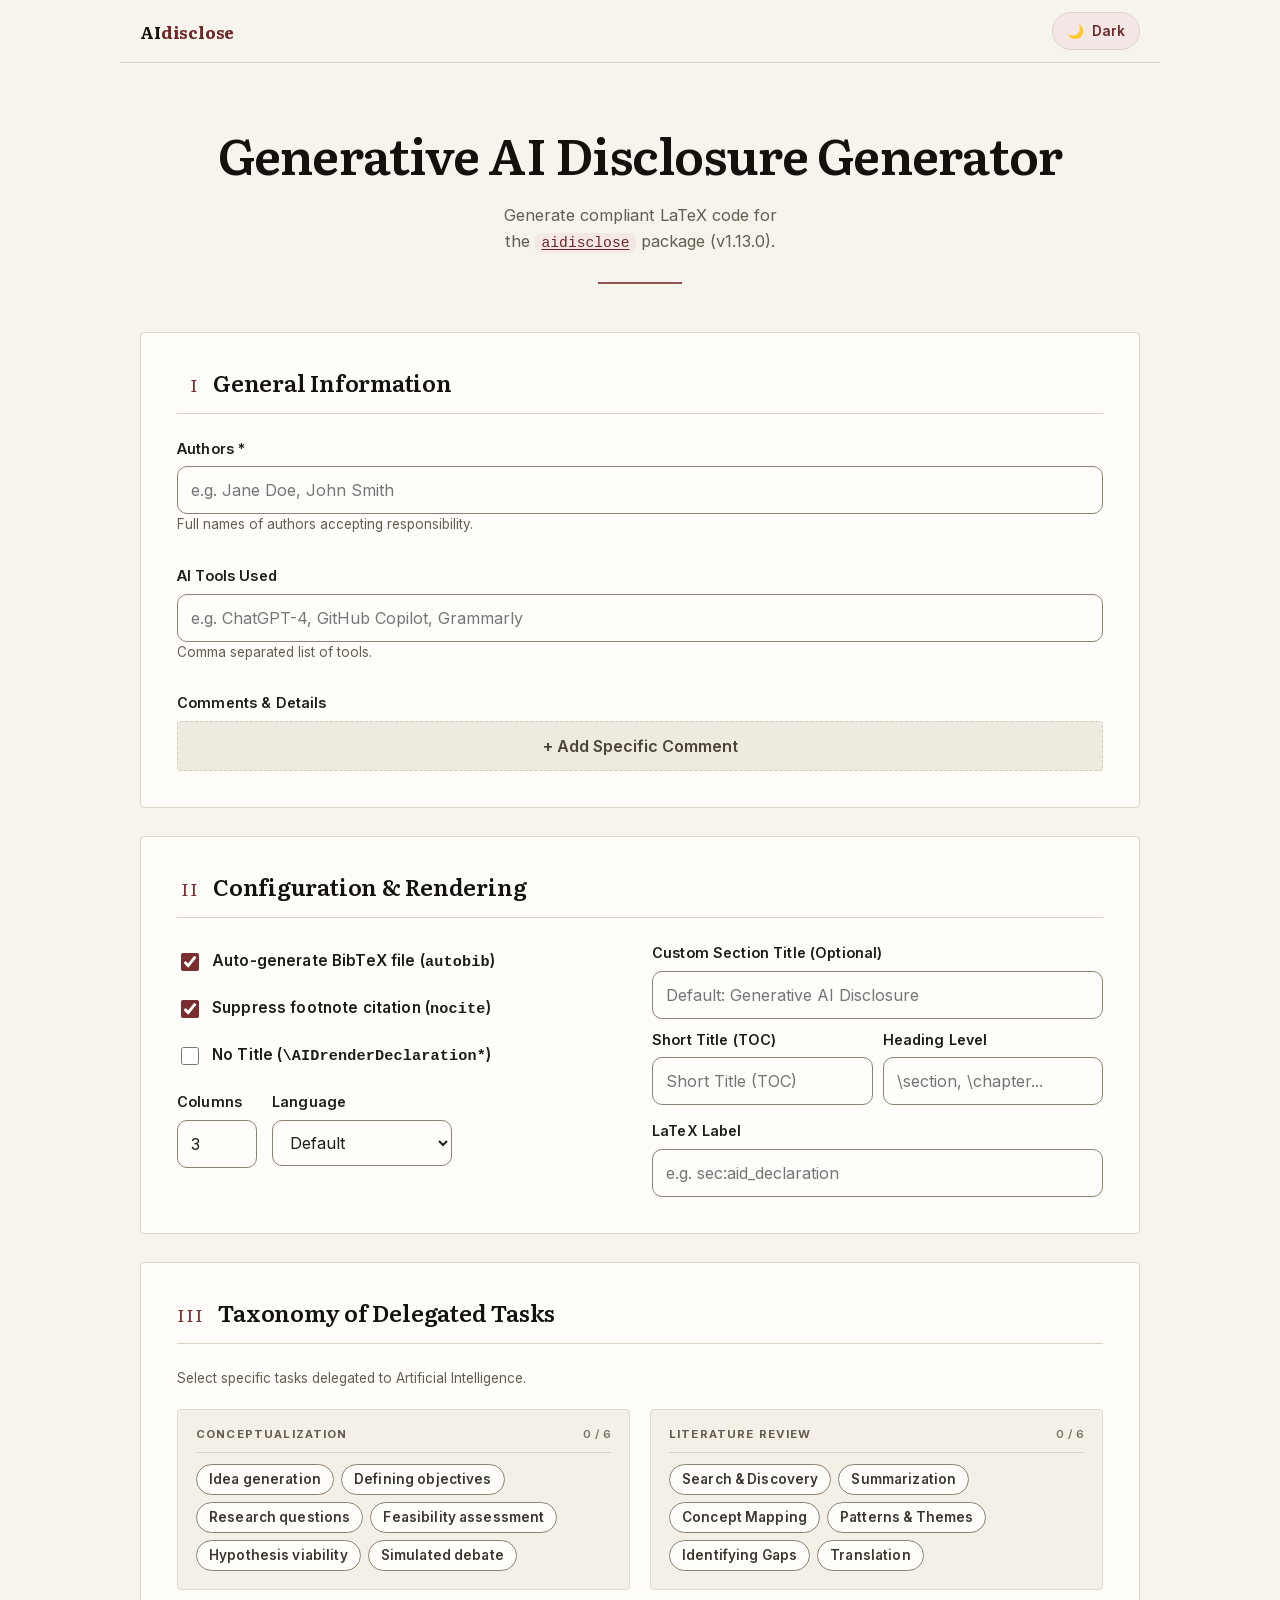
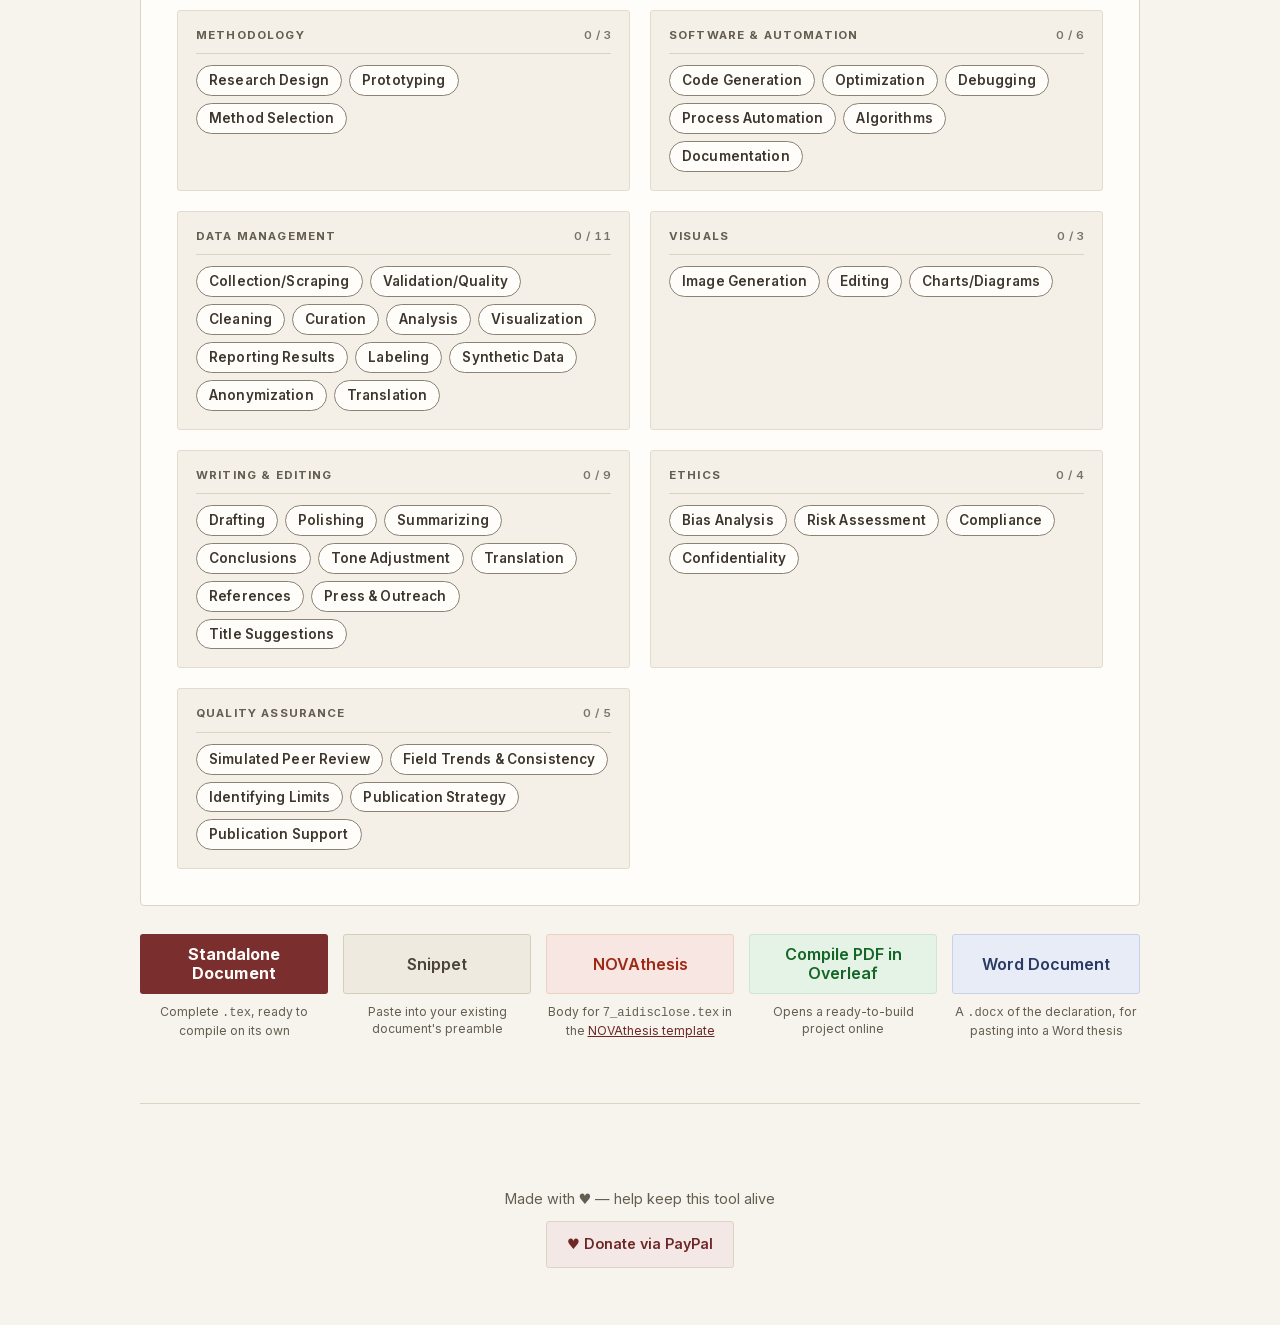
==== commit 9ff0bd6c: "feat: add Word document export support - Implement a dependency-free, client-side `.docx` exporter i" ====
--- a/index.html
+++ b/index.html
@@ -325,6 +325,10 @@
             <button type="button" id="overleaf-btn" class="btn-overleaf" onclick="openInOverleaf()">Compile PDF in Overleaf</button>
             <span class="btn-caption">Opens a ready-to-build project online</span>
         </div>
+        <div class="btn-cell">
+            <button type="button" class="btn-docx" onclick="generateWordDoc()">Word Document</button>
+            <span class="btn-caption">A <code>.docx</code> of the declaration, for pasting into a Word thesis</span>
+        </div>
     </div>
 
     <div id="output-area" role="region" aria-label="Generated LaTeX source" tabindex="-1">
@@ -350,6 +354,8 @@
 
 </div>
 
+<script src="js/aid-i18n.js"></script>
+<script src="js/docx.js"></script>
 <script>
     // --- Light/dark toggle ---
     // The initial mode is chosen by the early <head> script (stored pref >
@@ -440,51 +446,77 @@
     }
 
     // --- LaTeX Generation Logic ---
-    function getFormData() {
-        const authors = escapeLatex(document.getElementById('authors').value.trim());
-        const tools = escapeLatex(document.getElementById('tools').value.trim());
-
-        // Options
+    // Field reads shared by every "Generate" button. Kept free of any
+    // output-format escaping so both the LaTeX path (getFormData) and the
+    // Word-document path (getRawFormData) start from the same raw values.
+    function readRawFields() {
+        const authors = document.getElementById('authors').value.trim();
+        const tools = document.getElementById('tools').value.trim();
+
         const autobib = document.getElementById('opt-autobib').checked;
         const nocite = document.getElementById('opt-nocite').checked;
 
-        // Title Config
-        const titleFull = escapeLatex(document.getElementById('title-full').value.trim());
-        const titleShort = escapeLatex(document.getElementById('title-short').value.trim());
+        const titleFull = document.getElementById('title-full').value.trim();
+        const titleShort = document.getElementById('title-short').value.trim();
         const titleLevel = document.getElementById('title-level').value.trim();
 
-        // Rendering
         // The input's min/max never fires (no <form> => no constraint validation),
         // and ncols=99 makes multicol abort with "Too many columns".
         const cols = parseInt(document.getElementById('render-cols').value, 10);
         const columns = Number.isFinite(cols) ? Math.min(6, Math.max(1, cols)) : 3;
         const renderStar = document.getElementById('render-star').checked;
         const renderLang = document.getElementById('render-lang').value;
+        const renderLabel = document.getElementById('render-label').value.trim();
+
+        const comments = [];
+        document.querySelectorAll('.comment-box').forEach(box => {
+            const textarea = box.querySelector('textarea');
+            const checkbox = box.querySelector('input[type="checkbox"]');
+            if (textarea.value.trim()) {
+                comments.push({ text: textarea.value.trim(), starred: checkbox.checked });
+            }
+        });
+
+        const taxonomy = [];
+        document.querySelectorAll('.tax-check:checked').forEach(cb => taxonomy.push(cb.value));
+
+        return { authors, tools, comments, autobib, nocite, titleFull, titleShort, titleLevel, columns, renderStar, taxonomy, renderLang, renderLabel };
+    }
+
+    function getFormData() {
+        const raw = readRawFields();
         // A label is a key, not text: escaping it would corrupt \ref lookups
         // (sec:aid_declaration -> sec:aid\_declaration). Keep only the characters
         // that are safe unescaped inside a key=value optional argument.
-        const renderLabel = document.getElementById('render-label').value.trim()
-                              .replace(/[^A-Za-z0-9:_.\-]/g, '');
-
-        // Comments
-        const comments = [];
-        const commentBoxes = document.querySelectorAll('.comment-box');
-        commentBoxes.forEach(box => {
-            const textarea = box.querySelector('textarea');
-            const checkbox = box.querySelector('input[type="checkbox"]');
-            if (textarea.value.trim()) {
-                comments.push({
-                    text: escapeLatex(textarea.value.trim()),
-                    starred: checkbox.checked
-                });
-            }
-        });
-
-        // Taxonomy
-        const taxonomy = [];
-        document.querySelectorAll('.tax-check:checked').forEach(cb => taxonomy.push(cb.value));
-
-        return { authors, tools, comments, autobib, nocite, titleFull, titleShort, titleLevel, columns, renderStar, taxonomy, renderLang, renderLabel };
+        return {
+            ...raw,
+            authors: escapeLatex(raw.authors),
+            tools: escapeLatex(raw.tools),
+            titleFull: escapeLatex(raw.titleFull),
+            titleShort: escapeLatex(raw.titleShort),
+            renderLabel: raw.renderLabel.replace(/[^A-Za-z0-9:_.\-]/g, ''),
+            comments: raw.comments.map(c => ({ text: escapeLatex(c.text), starred: c.starred })),
+        };
+    }
+
+    // Plain-text form data for the Word document — no LaTeX escaping, since
+    // the .docx renders the actual disclosure text rather than LaTeX source.
+    function getRawFormData() {
+        return readRawFields();
+    }
+
+    // Walks the taxonomy DOM once, in the same order the checkboxes are laid
+    // out in (which mirrors aidisclose.sty's own 9 groups), so the Word
+    // document's checklist can render every item — checked and unchecked —
+    // the way \AIDrenderDeclaration does, not just the selected ones.
+    function collectTaxonomyGroups() {
+        return [...document.querySelectorAll('.taxonomy-card')].map(card => ({
+            heading: card.querySelector('h3').firstChild.textContent.trim(),
+            items: [...card.querySelectorAll('.tax-check')].map(cb => ({
+                key: cb.value,
+                checked: cb.checked,
+            })),
+        }));
     }
 
     function validate(data, requireAuthors = true) {
@@ -681,6 +713,120 @@
         displayOutput(code);
     }
 
+    // --- Word document (.docx) ---
+    // Renders the same content \AIDrenderDeclaration would typeset — title,
+    // preamble sentence, tools sentence, full taxonomy checklist (all 53
+    // items, checked ones marked), and comments — as an actual Word document
+    // rather than LaTeX source. Wording comes from js/aid-i18n.js, extracted
+    // from the aidisclose package's own langdef/*.ldf files, so switching the
+    // Language dropdown changes the .docx text too, matching what the LaTeX
+    // package would print in that language.
+    //
+    // Deliberately omitted: the \footnote citing aidisclose/GAIDeT and the
+    // \label target. Both are LaTeX-compilation artifacts (a bibliography
+    // entry, a cross-reference anchor) with no equivalent in a standalone
+    // .docx, so reproducing them would mean fabricating apparatus that isn't
+    // really there rather than mimicking something real.
+    function aidJoinList(items, and_) {
+        if (items.length === 0) return '';
+        if (items.length === 1) return items[0];
+        if (items.length === 2) return `${items[0]} ${and_} ${items[1]}`;
+        return `${items.slice(0, -1).join(', ')}, ${and_} ${items[items.length - 1]}`;
+    }
+
+    function generateWordDoc() {
+        const data = getRawFormData();
+        // A full declaration reads oddly with no author, same as Standalone/Snippet.
+        if (!validate(data, true)) return;
+
+        const langCode = (data.renderLang && data.renderLang !== 'default') ? data.renderLang : 'en';
+        const t = AID_I18N[langCode] || AID_I18N.en;
+        const { run, para, table, buildDocxBlob, downloadBlob } = AidDocx;
+
+        const authorNames = data.authors.split(',').map(s => s.trim()).filter(Boolean);
+        const multiple = authorNames.length > 1;
+        const authorNoun = multiple ? t.authors : t.author;
+        const authorList = multiple ? aidJoinList(authorNames, t.and) : (authorNames[0] || '');
+        const ackVerb = multiple ? t.acknowledge : t.acknowledges;
+        const acceptVerb = multiple ? t.accept : t.accepts;
+
+        const preamble = t.preamble
+            .split('<author>').join(authorNoun)
+            .split('<AUTHOR-LIST>').join(authorList)
+            .split('<acknowledges>').join(ackVerb)
+            .split('<accept>').join(acceptVerb);
+
+        const toolNames = data.tools.split(',').map(s => s.trim()).filter(Boolean);
+        const toolsSentence = toolNames.length
+            ? `${t.tools_used} ${aidJoinList(toolNames, t.and)}.`
+            : `${t.tools_used} ${t.none_used}`;
+
+        const body = [];
+
+        // Title — skipped for AIDrenderDeclaration* (the "No Title" option).
+        if (!data.renderStar) {
+            const level = (data.titleLevel || '').toLowerCase();
+            const style = level.includes('chapter') ? 'Title'
+                        : level.includes('subsubsection') ? 'Heading3'
+                        : level.includes('subsection') ? 'Heading2'
+                        : 'Heading1';
+            body.push(para(run(data.titleFull || t.title_long), { style }));
+        }
+
+        // Preamble sentence.
+        body.push(para(run(preamble)));
+
+        // Tools sentence.
+        body.push(para([run(t.tools_used + ' ', { bold: true }), run(toolsSentence.slice(t.tools_used.length + 1))]));
+
+        // Taxonomy: every one of the 53 items, grouped exactly as on the page,
+        // checked ones in black, unchecked ones in the package's default
+        // "unused" gray (black!50 ≈ #808080) — same convention as the LaTeX
+        // checklist, just rendered as a borderless table instead of multicols.
+        const GROUP_I18N_KEYS = ['grp_conc', 'grp_lit', 'grp_meth', 'grp_soft', 'grp_data', 'grp_vis', 'grp_write', 'grp_eth', 'grp_sup'];
+        const groups = collectTaxonomyGroups();
+        body.push(para(run(t.pre_taxonomy || 'Activities supported by Generative Artificial Intelligence Tools:', { bold: true }), { spacingBefore: 200 }));
+
+        groups.forEach((group, i) => {
+            const heading = t[GROUP_I18N_KEYS[i]] || group.heading;
+            body.push(para(run(heading, { bold: true }), { spacingBefore: 160, spacingAfter: 60, borderBottom: true, keepNext: true }));
+
+            const cells = group.items.map(item => {
+                const label = t[item.key.replace(':', '_')] || item.key;
+                const box = item.checked ? '☑' : '☐';
+                const color = item.checked ? undefined : '808080';
+                return para(run(`${box} ${label}`, { color }));
+            });
+            const cols = data.columns;
+            const perCol = Math.ceil(cells.length / cols);
+            const rows = [];
+            for (let r = 0; r < perCol; r++) {
+                const row = [];
+                for (let c = 0; c < cols; c++) row.push(cells[c * perCol + r] || null);
+                rows.push(row);
+            }
+            body.push(table(rows, cols));
+        });
+
+        // Comments, numbered unless starred — matching \begin{AIDcomment} vs
+        // \begin{AIDcomment*}. A textarea's internal newlines are collapsed to
+        // spaces, the same way TeX treats them inside one paragraph (only a
+        // *blank* line starts a new paragraph, which these single boxes don't have).
+        if (data.comments.length) {
+            let n = 0;
+            data.comments.forEach(c => {
+                const label = c.starred ? t.comment_star : `${t.comment_label} #${++n}`;
+                const text = c.text.replace(/\s*\n\s*/g, ' ').trim();
+                body.push(para([run(`${label}: `, { bold: true }), run(text)], { spacingBefore: 160 }));
+            });
+        }
+
+        const title = data.titleFull || t.title_long;
+        const blob = buildDocxBlob(body.join(''), title);
+        incrementGlobalCounter();
+        downloadBlob(blob, 'generative-ai-disclosure.docx');
+    }
+
     function displayOutput(code) {
         document.getElementById('latex-code').textContent = code;
         const area = document.getElementById('output-area');
--- a/css/base.css
+++ b/css/base.css
@@ -238,17 +238,16 @@
 button { padding: 12px 24px; border: 1px solid transparent; border-radius: var(--radius-sm); font: inherit; font-weight: 600; font-size: 1rem; cursor: pointer; transition: transform .15s ease, filter .2s ease, background-color .2s ease; }
 button a { color: inherit; text-decoration: none; }
 
-/* Grid, not flex: four equal cells that reflow to 2 and then 1 column. As a
-   nowrap flex row the four buttons needed 507px and overflowed a 375px phone,
-   pushing NOVAthesis and Overleaf off-screen. */
-.button-group { display: grid; grid-template-columns: repeat(4, 1fr); gap: 15px; margin-top: 20px; align-items: stretch; }
+/* auto-fit rather than a fixed column count: cells reflow on their own as
+   the button count changes or the viewport narrows, with no breakpoint to
+   maintain. A fixed repeat(4, 1fr) previously needed a hand-tuned breakpoint
+   per screen width, and silently overflowed at 375px until one was added. */
+.button-group { display: grid; grid-template-columns: repeat(auto-fit, minmax(150px, 1fr)); gap: 15px; margin-top: 20px; align-items: stretch; }
 .btn-cell { display: flex; flex-direction: column; min-width: 0; }
 .btn-cell > button {
   width: 100%; box-sizing: border-box; min-height: 60px; padding: 8px 16px; line-height: 1.2;
   text-align: center; display: flex; align-items: center; justify-content: center;
 }
-@media (max-width: 760px) { .button-group { grid-template-columns: repeat(2, 1fr); } }
-@media (max-width: 400px) { .button-group { grid-template-columns: 1fr; } }
 @media (max-width: 600px) {
   .card { padding: 24px 18px 26px; }
   /* Give the heading the full width — sharing the line with the tally was
@@ -263,8 +262,9 @@
 .btn-secondary  { background: var(--b2-bg); color: var(--b2-fg); border-color: var(--b2-border); }
 .btn-novathesis { background: var(--b3-bg); color: var(--b3-fg); border-color: var(--b3-border); box-shadow: var(--b3-shadow); }
 .btn-overleaf   { background: var(--b4-bg); color: var(--b4-fg); border-color: var(--b4-border); box-shadow: var(--b4-shadow); }
-
-.btn-primary:hover, .btn-novathesis:hover, .btn-overleaf:hover { transform: translateY(-2px); filter: brightness(1.06); }
+.btn-docx       { background: var(--b5-bg); color: var(--b5-fg); border-color: var(--b5-border); box-shadow: var(--b5-shadow); }
+
+.btn-primary:hover, .btn-novathesis:hover, .btn-overleaf:hover, .btn-docx:hover { transform: translateY(-2px); filter: brightness(1.06); }
 .btn-secondary:hover { transform: translateY(-2px); border-color: var(--accent); }
 
 /* The primary action carries a touch more weight than the alternatives. */
--- a/css/theme-scholarly.css
+++ b/css/theme-scholarly.css
@@ -27,11 +27,15 @@
   --input-bg: #fffdf9; --input-border: #8b8272;
 
   /* Primary is the only filled button; the rest are outlined so the eye
-     has one place to land. */
+     has one place to land. NOVAthesis uses that project's own brand red
+     (its site's --accent-700, #9c2a17); Overleaf uses their well-known
+     green — both distinct in hue from the oxblood primary and from each
+     other, so five buttons in a row stay easy to tell apart at a glance. */
   --b1-bg: #7a2e2e; --b1-fg: #fffdf9; --b1-shadow: none;
   --b2-bg: #efeae0; --b2-fg: #4a443a; --b2-border: #d6cdbc;
-  --b3-bg: #f6efdf; --b3-fg: #6b4a12; --b3-border: #e0d2b4; --b3-shadow: none;
-  --b4-bg: #eae4d8; --b4-fg: #4a443a; --b4-border: #d0c6b2; --b4-shadow: none;
+  --b3-bg: #f7e6e1; --b3-fg: #9c2a17; --b3-border: #ecd0c3; --b3-shadow: none;
+  --b4-bg: #e5f2e6; --b4-fg: #146627; --b4-border: #cfe4d1; --b4-shadow: none;
+  --b5-bg: #e7ecf7; --b5-fg: #2a3a63; --b5-border: #c7d2ea; --b5-shadow: none;
   --danger-bg: #f7e4e0; --danger-fg: #a32c1e; --danger-bg-hover: #f2d5cf;
 
   --chip-bg: #fffdf9; --chip-fg: #3c362e; --chip-border: #8b8272;
@@ -67,8 +71,9 @@
 
   --b1-bg: #8f3a36; --b1-fg: #fdf7ef; --b1-shadow: none;
   --b2-bg: #26221e; --b2-fg: #ded7ca; --b2-border: #3d362e;
-  --b3-bg: #2a2318; --b3-fg: #dcb271; --b3-border: #453a26; --b3-shadow: none;
-  --b4-bg: #24201c; --b4-fg: #ded7ca; --b4-border: #3d362e; --b4-shadow: none;
+  --b3-bg: #35190f; --b3-fg: #e8806c; --b3-border: #4a2c1e; --b3-shadow: none;
+  --b4-bg: #12301c; --b4-fg: #7fd89b; --b4-border: #234a30; --b4-shadow: none;
+  --b5-bg: #1c2338; --b5-fg: #a9bbe8; --b5-border: #33406b; --b5-shadow: none;
   --danger-bg: #3a1e1a; --danger-fg: #f0a99f; --danger-bg-hover: #48251f;
 
   --chip-bg: #1a1714; --chip-fg: #ded7ca; --chip-border: #756b5d;
@@ -88,6 +93,7 @@
 /* Stillness over motion: an academic page does not bounce. */
 [data-theme="scholarly"] .btn-primary:hover,
 [data-theme="scholarly"] .btn-novathesis:hover,
-[data-theme="scholarly"] .btn-overleaf:hover { transform: none; filter: brightness(1.04); }
+[data-theme="scholarly"] .btn-overleaf:hover,
+[data-theme="scholarly"] .btn-docx:hover { transform: none; filter: brightness(1.04); }
 [data-theme="scholarly"] .btn-secondary:hover { transform: none; }
 [data-theme="scholarly"] .mode-toggle:hover { transform: none; }
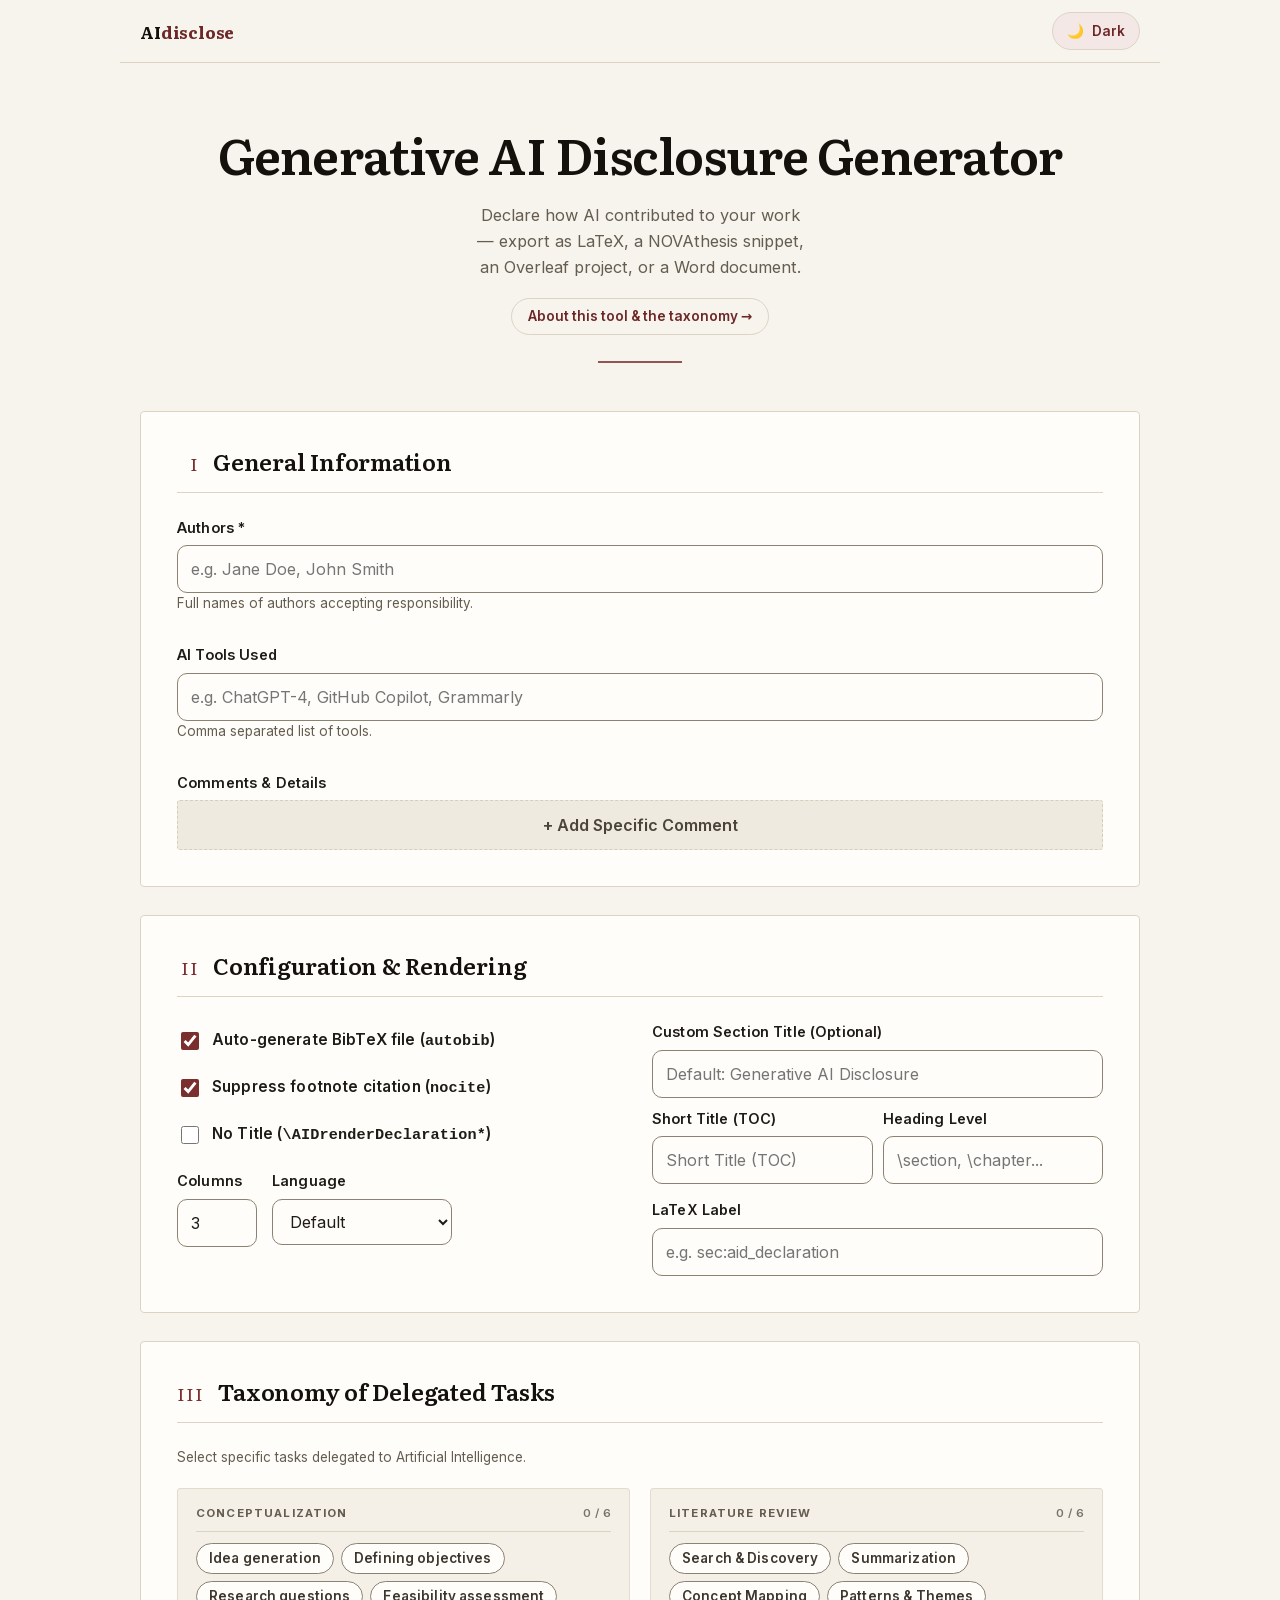
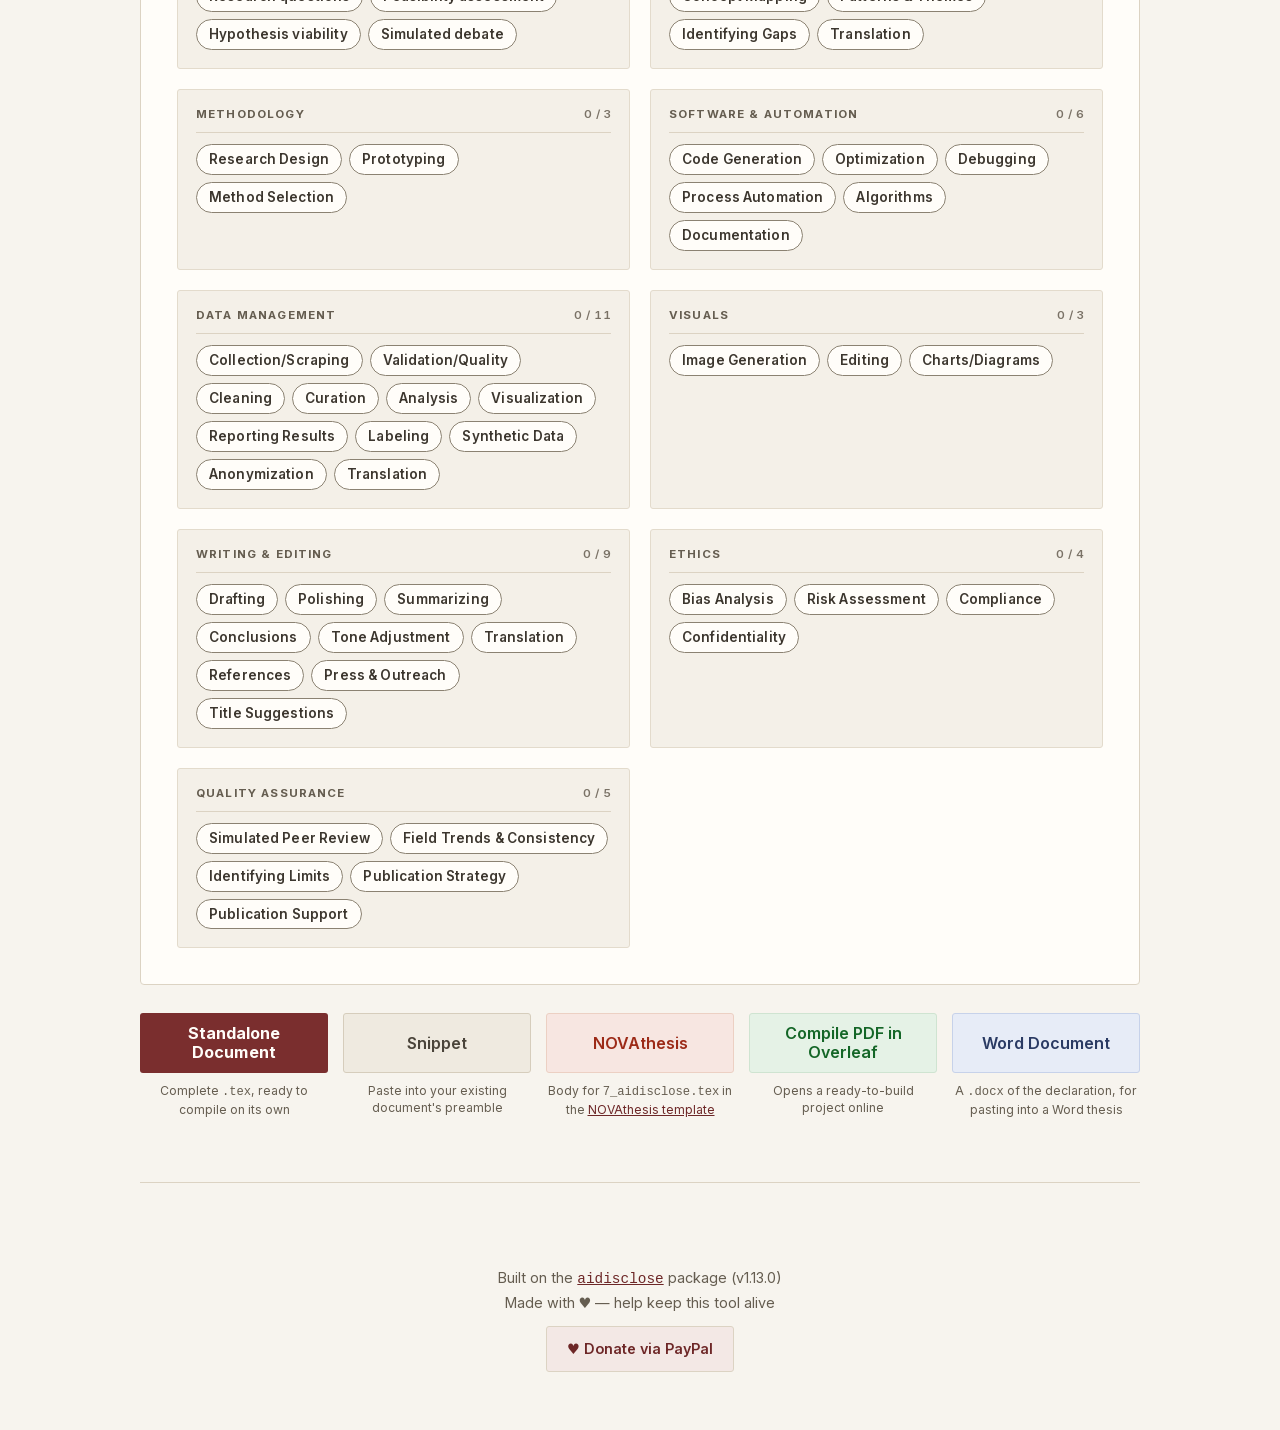
==== commit 258c40d4: "feat(docs): add about page and link it from generator home * Add about.html containing project goals" ====
--- a/index.html
+++ b/index.html
@@ -57,8 +57,10 @@
     <header>
         <h1>Generative AI Disclosure Generator</h1>
         <p class="subtitle">
-            Generate compliant LaTeX code for the <a href="https://github.com/joaomlourenco/aidisclose" target="_blank" rel="noopener"><code>aidisclose</code></a> package (v1.13.0).
+            Declare how AI contributed to your work — export as LaTeX, a NOVAthesis snippet,
+            an Overleaf project, or a Word document.
         </p>
+        <a class="about-link" href="about.html">About this tool &amp; the taxonomy →</a>
     </header>
 
     <div class="card">
@@ -347,6 +349,7 @@
             <span id="counter-value">...</span> statements generated
         </div>
         <p>
+            Built on the <a href="https://github.com/joaomlourenco/aidisclose" target="_blank" rel="noopener"><code>aidisclose</code></a> package (v1.13.0) <br/>
             Made with ♥ — help keep this tool alive <br/>
             <a class="donate-btn" href="https://www.paypal.com/donate/?hosted_button_id=8WA8FRVMB78W8" target="_blank" rel="noopener">♥ Donate via PayPal</a>
         </p>
--- a/css/base.css
+++ b/css/base.css
@@ -7,6 +7,12 @@
    ============================================================ */
 
 * { box-sizing: border-box; }
+/* Every other link on the site already gets a scoped accent-ink override
+   (.subtitle a, .btn-caption a, .footer-sponsor a, ...); this is the
+   fallback for plain body-text links, like the ones in about.html, so they
+   don't fall back to the browser's default blue against this palette. */
+a { color: var(--accent-ink); }
+a:hover { color: var(--accent); }
 /* Visible to assistive tech only — used for status announcements. */
 .visually-hidden {
   position: absolute; width: 1px; height: 1px; margin: -1px; padding: 0;
@@ -73,6 +79,18 @@
 }
 .subtitle a { text-decoration: none; }
 .subtitle a code { text-decoration: underline; text-underline-offset: 2px; }
+
+/* Secondary nav into about.html — a ghost pill rather than a filled one, so
+   it reads as "more info" and doesn't compete with the five format buttons
+   below for the eye's attention. */
+.about-link {
+  display: inline-block; margin-top: 18px; padding: 7px 16px;
+  border: 1px solid var(--panel-border); border-radius: 999px;
+  color: var(--accent-ink); font-size: .85rem; font-weight: 600;
+  text-decoration: none; transition: border-color .15s ease, background-color .15s ease;
+}
+.about-link:hover { border-color: var(--accent); background: var(--accent-soft); }
+.about-link:focus-visible { outline: 2px solid var(--accent); outline-offset: 2px; }
 
 /* --- Cards & sections --- */
 .card {
